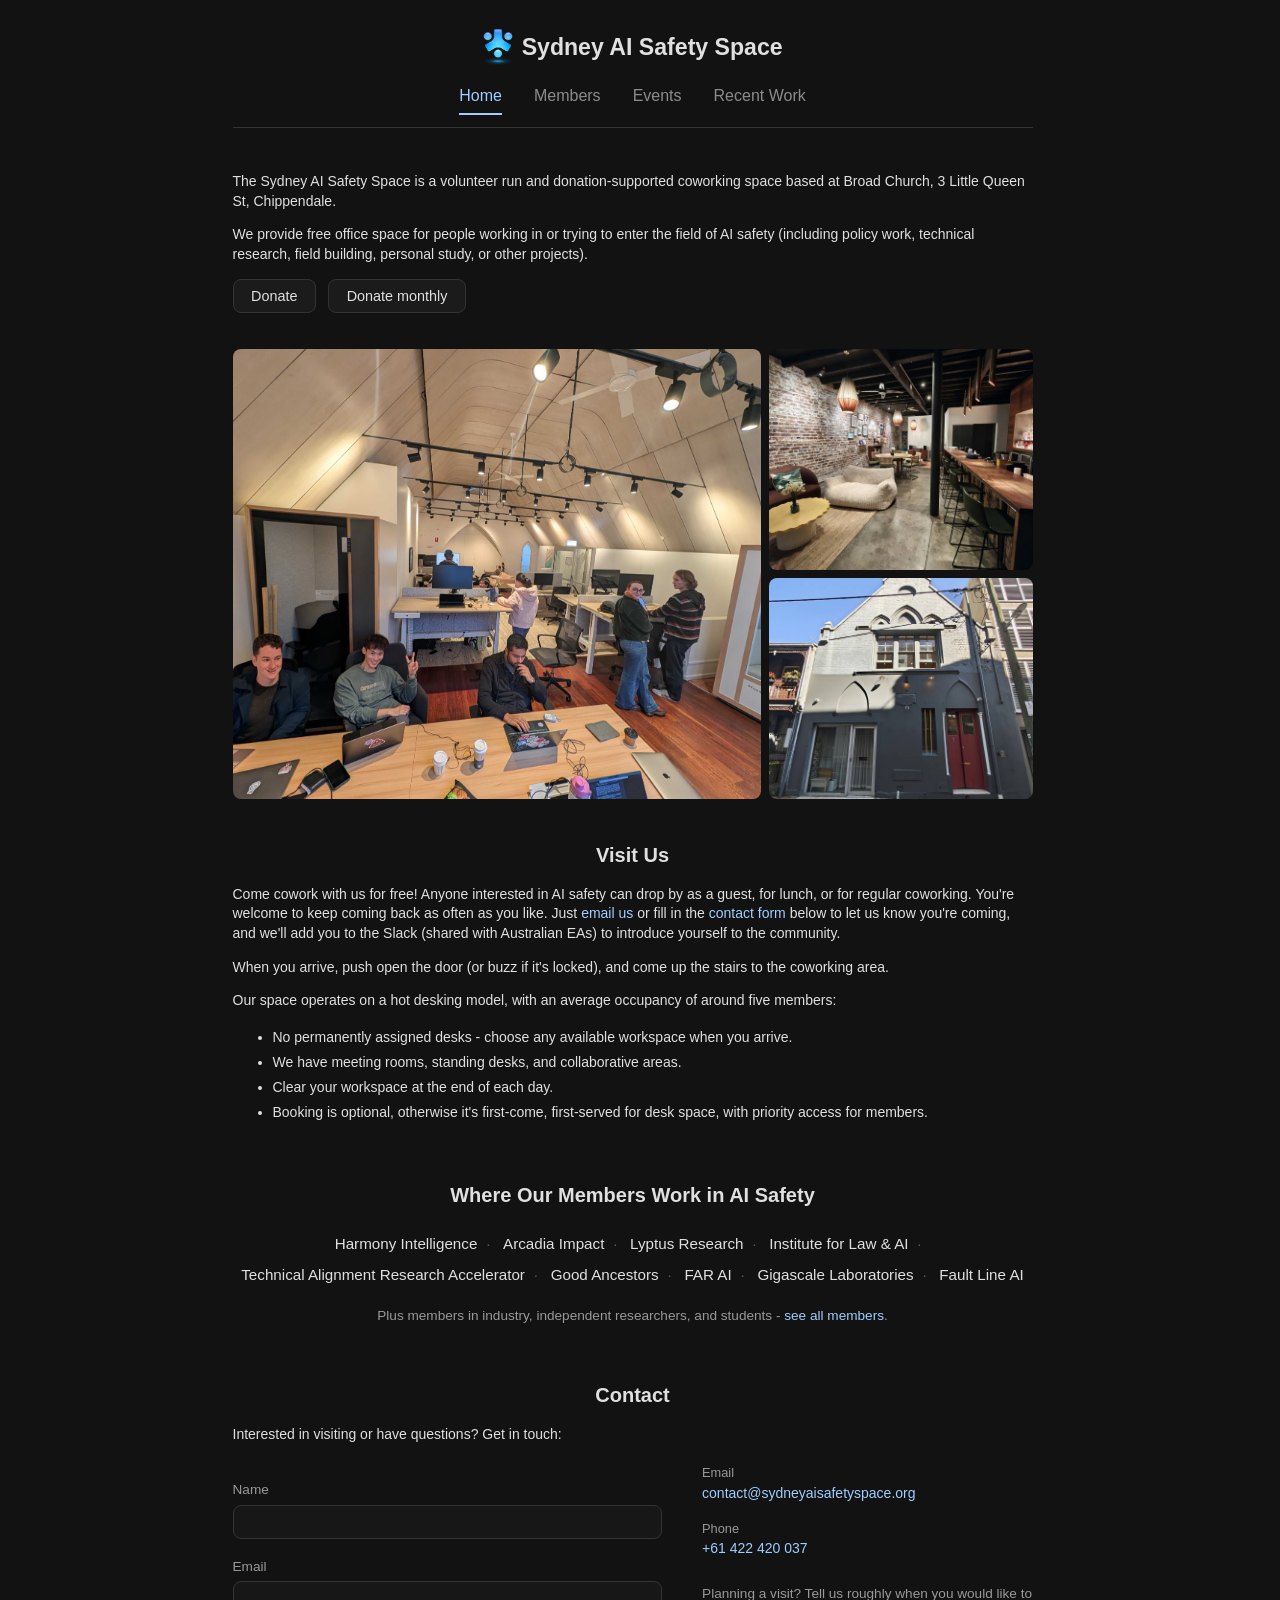
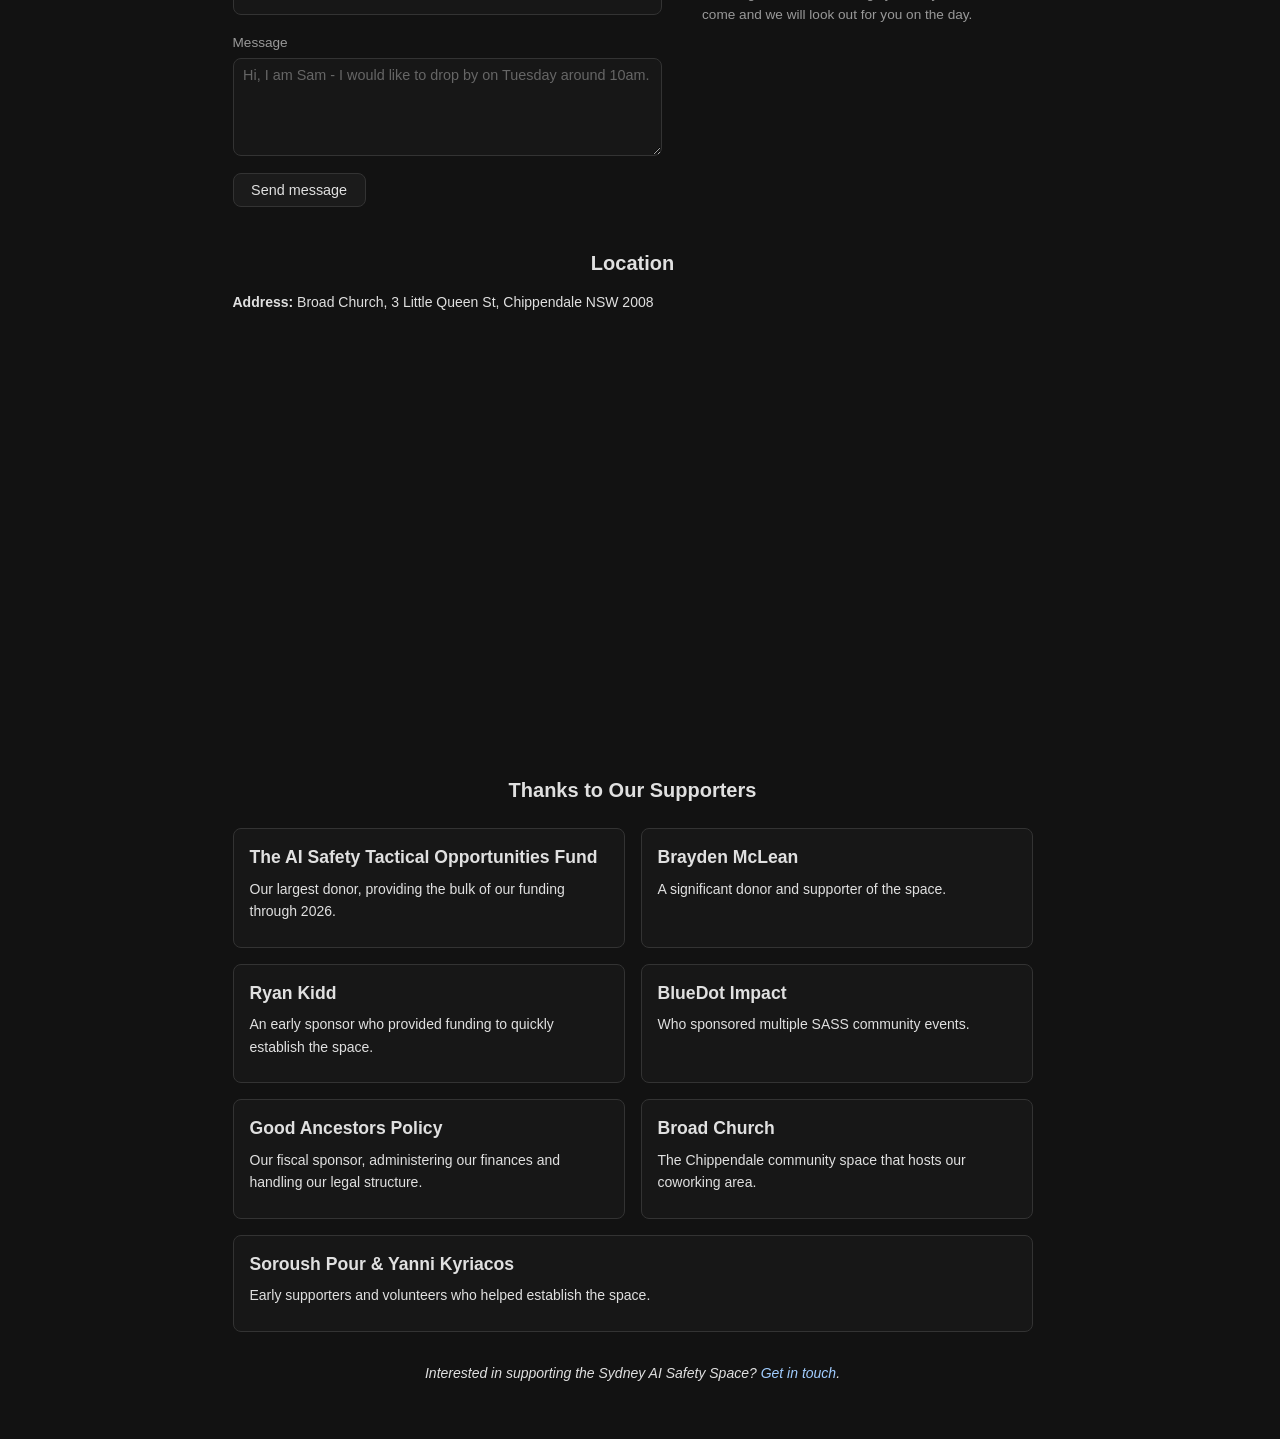
==== index.html @ 11890aee "Merge remote-tracking branch 'origin/main' into 1127_claude_donate" ====
<!DOCTYPE html>
<html lang="en">
<head>
    <meta charset="UTF-8">
    <meta name="viewport" content="width=device-width, initial-scale=1.0">
    <title>Sydney AI Safety Space</title>
    <meta name="description" content="The Sydney AI Safety Space is a community providing free co-working for people working or interested in AI safety.">
    <link rel="stylesheet" href="static/css/style.css">
    <link rel="icon" href="static/favicon.ico" type="image/x-icon">
    <link rel="shortcut icon" href="static/favicon.ico" type="image/x-icon">
    <link rel="apple-touch-icon" href="static/apple-touch-icon.png">
    <meta property="og:title" content="Sydney AI Safety Space">
    <meta property="og:description" content="The Sydney AI Safety Space is a community providing free co-working for people working or interested in AI safety.">
    <meta property="og:image" content="https://sydneyaisafetyspace.org/static/share-image.png">
    <meta property="og:image:width" content="1200">
    <meta property="og:image:height" content="630">
    <meta property="og:image:alt" content="Sydney AI Safety Space Logo">
    <meta name="twitter:card" content="summary_large_image">
    <meta name="twitter:description" content="The Sydney AI Safety Space is a community providing free co-working for people working or interested in AI safety.">
    <meta name="twitter:image" content="https://sydneyaisafetyspace.org/static/share-image.png">
    <meta name="twitter:image:alt" content="Sydney AI Safety Space Logo">
</head>
<body>
    <!--
    <section id="logo-header" class="container">
        <div class="content" style="display: flex; justify-content: center; align-items: center; padding-top: 20px;">
            <div class="logo" style="max-width: 240px; width: 100%;">
                <img src="static/logo.svg" alt="Sydney AI Safety Space Logo" style="width: 100%; height: auto; border-radius: 8px; display: block; margin: 0 auto;">
            </div>
        </div>
    </section>
    -->

    <h2 class="site-title"><img src="static/logo-mark.png" alt="" class="site-logo">Sydney AI Safety Space</h2>

    <nav class="site-nav">
        <a href="index.html" aria-current="page">Home</a>
        <a href="members.html">Members</a>
        <a href="events.html">Events</a>
        <a href="work.html">Recent Work</a>
    </nav>

    <section id="about" class="container">
        <div class="content">
            <p>The Sydney AI Safety Space is a volunteer run and donation-supported coworking space based at Broad Church, 3 Little Queen St, Chippendale.</p>
            <p>We provide free office space for people working in or trying to enter the field of AI safety (including policy work, technical research, field building, personal study, or other projects).</p>
            <!-- Stripe payment links: one-off (amount editable) and monthly. -->
            <p class="donate-links" id="donate">
                <a class="donate-button" href="https://donate.stripe.com/bJeeVcbcw6L6cho3pO0x200" target="_blank" rel="noopener noreferrer">Donate</a>
                <a class="donate-button" href="https://donate.stripe.com/14A6oG5Sc9Xi1CK3pO0x202" target="_blank" rel="noopener noreferrer">Donate monthly</a>
            </p>
        </div>
    </section>

    <section id="community-photo" class="container">
        <div class="content" style="max-width: 100%; width: 100%;">
            <div class="gallery">
                <img src="static/gallery-people.jpg" alt="Members coworking in the Sydney AI Safety Space">
                <img src="static/gallery-kitchen.jpg" alt="The communal kitchen and lounge at Broad Church">
                <img src="static/gallery-door.jpg" alt="The Broad Church building at 3 Little Queen St">
            </div>
        </div>
    </section>

    <section id="visit" class="container">
        <div class="content">
            <h3>Visit Us</h3>
            <p>Come cowork with us for free! Anyone interested in AI safety can drop by as a guest, for lunch, or for regular coworking. You're welcome to keep coming back as often as you like. Just <a href="mailto:contact@sydneyaisafetyspace.org">email us</a> or fill in the <a href="#contact">contact form</a> below to let us know you're coming, and we'll add you to the Slack (shared with Australian EAs) to introduce yourself to the community.</p>

            <p>When you arrive, push open the door (or buzz if it's locked), and come up the stairs to the coworking area.</p>

            <p>Our space operates on a hot desking model, with an average occupancy of around five members:</p>
            <ul>
                <li>No permanently assigned desks - choose any available workspace when you arrive.</li>
                <li>We have meeting rooms, standing desks, and collaborative areas.</li>
                <li>Clear your workspace at the end of each day.</li>
                <li>Booking is optional, otherwise it's first-come, first-served for desk space, with priority access for members.</li>
            </ul>
        </div>
    </section>

    <section id="orgs" class="container">
        <div class="content">
            <h3>Where Our Members Work in AI Safety</h3>
            <ul class="org-list">
                <li><a href="https://harmonyintelligence.com/" target="_blank" rel="noopener noreferrer">Harmony Intelligence</a></li>
                <li><a href="https://www.arcadiaimpact.org/" target="_blank" rel="noopener noreferrer">Arcadia Impact</a></li>
                <li><a href="https://lyptusresearch.org/" target="_blank" rel="noopener noreferrer">Lyptus Research</a></li>
                <li><a href="https://law-ai.org/" target="_blank" rel="noopener noreferrer">Institute for Law & AI</a></li>
                <li><a href="https://www.taraprogram.org/" target="_blank" rel="noopener noreferrer">Technical Alignment Research Accelerator</a></li>
                <li><a href="https://www.goodancestors.org.au/" target="_blank" rel="noopener noreferrer">Good Ancestors</a></li>
                <li><a href="https://far.ai/" target="_blank" rel="noopener noreferrer">FAR AI</a></li>
                <li><a href="https://www.gigascale-labs.org/" target="_blank" rel="noopener noreferrer">Gigascale Laboratories</a></li>
                <li><a href="https://faultlineai.com/" target="_blank" rel="noopener noreferrer">Fault Line AI</a></li>
            </ul>
            <p class="org-footnote">Plus members in industry, independent researchers, and students - <a href="members.html">see all members</a>.</p>
        </div>
    </section>

    <section id="contact" class="container">
        <div class="content">
            <h3>Contact</h3>
            <p>Interested in visiting or have questions? Get in touch:</p>
            <div class="contact-layout">
                <div class="contact-details">
                    <p class="contact-detail"><span>Email</span><a href="mailto:contact@sydneyaisafetyspace.org">contact@sydneyaisafetyspace.org</a></p>
                    <p class="contact-detail"><span>Phone</span><a href="tel:+61422420037">+61 422 420 037</a></p>
                    <p class="contact-note">Planning a visit? Tell us roughly when you would like to come and we will look out for you on the day.</p>
                </div>

            <!-- FormSubmit (formsubmit.co) emails each submission to the address
                 in this URL. There is no account or dashboard. The address is
                 also in the status messages and mailto links on this page:
                 to change who receives submissions, follow "Contact Form" in
                 CLAUDE.md. -->
            <form class="contact-form" action="https://formsubmit.co/contact@sydneyaisafetyspace.org" method="POST">
                <label for="cf-name">Name</label>
                <input id="cf-name" type="text" name="name" autocomplete="name" required>

                <label for="cf-email">Email</label>
                <input id="cf-email" type="email" name="email" autocomplete="email" required>

                <label for="cf-message">Message</label>
                <textarea id="cf-message" name="message" rows="5" placeholder="Hi, I am Sam - I would like to drop by on Tuesday around 10am." required></textarea>

                <input type="hidden" name="_subject" value="Sydney AI Safety Space - website enquiry">
                <input type="hidden" name="_template" value="table">
                <p class="cf-hp" aria-hidden="true"><label for="cf-hp">Leave this field empty</label><input id="cf-hp" type="text" name="_honey" tabindex="-1" autocomplete="off"></p>

                <button type="submit">Send message</button>
                <p class="form-status" role="status" aria-live="polite" hidden></p>
            </form>
            </div>

            <script>
            // Submit in the background so visitors stay on this page. If
            // JavaScript is unavailable the form still posts normally:
            // FormSubmit shows its captcha page, then its thank-you page.
            (function () {
                var form = document.querySelector('.contact-form');
                if (!form || !window.fetch) return;
                var status = form.querySelector('.form-status');
                var button = form.querySelector('button[type="submit"]');
                var honeypot = form.querySelector('[name="_honey"]');
                var subject = form.querySelector('[name="_subject"]');
                var baseSubject = subject.value;
                // FormSubmit's JSON endpoint is the same address under /ajax/.
                var endpoint = form.action.replace('formsubmit.co/', 'formsubmit.co/ajax/');
                function thanks() {
                    form.reset();
                    status.className = 'form-status form-status-ok';
                    status.innerHTML = 'Thanks - we will be in touch soon. If you have not heard back within a week, please <a href="mailto:contact@sydneyaisafetyspace.org">email us</a> directly.';
                }
                function failed(err) {
                    // Nothing else records a failure, so leave a trace for
                    // whoever looks into a "the form is broken" report.
                    if (err) console.error('Contact form:', err);
                    status.className = 'form-status form-status-error';
                    status.innerHTML = 'Sorry, your message could not be sent. Please <a href="mailto:contact@sydneyaisafetyspace.org">email us</a> directly instead.';
                }
                form.addEventListener('submit', function (e) {
                    e.preventDefault();
                    status.hidden = false;
                    // Only bots should fill the hidden field, and FormSubmit
                    // ignores it on the /ajax/ endpoint, so stop those here.
                    // Say it failed: if autofill ever filled the field, a
                    // real visitor must not be told the message was sent.
                    if (honeypot.value) { failed(new Error('honeypot field was filled')); return; }
                    // Name the sender in the subject so each enquiry is its
                    // own email thread, not one long conversation.
                    subject.value = baseSubject + ' from ' + form.querySelector('[name="name"]').value.trim();
                    button.disabled = true;
                    status.className = 'form-status';
                    status.textContent = 'Sending...';
                    fetch(endpoint, {
                        method: 'POST',
                        body: new FormData(form),
                        headers: { 'Accept': 'application/json' }
                    }).then(function (res) {
                        // FormSubmit answers 200 even when it rejects a
                        // submission: the verdict is "success" in the JSON
                        // body. An outage page is not JSON, so json() rejects.
                        return res.json().then(function (data) {
                            if (!res.ok || !data || String(data.success) !== 'true') {
                                throw new Error('FormSubmit rejected the submission');
                            }
                            thanks();
                        });
                    }).catch(failed)
                    .then(function () {
                        button.disabled = false;
                    });
                });
            })();
            </script>
        </div>
    </section>

    <section id="location" class="container">
        <div class="content">
            <h3>Location</h3>
            <p><strong>Address:</strong> Broad Church, 3 Little Queen St, Chippendale NSW 2008</p>
            <div class="map-container">
                <iframe
                    src="https://maps.google.com/maps?q=3%20Little%20Queen%20St%2C%20Chippendale%20NSW%202008&t=&z=16&ie=UTF8&iwloc=&output=embed"
                    width="100%" 
                    height="400" 
                    style="border:0; border-radius: 8px;" 
                    allowfullscreen="" 
                    loading="lazy"
                    referrerpolicy="no-referrer-when-downgrade">
                </iframe>
            </div>
        </div>
    </section>

    <!--
    <section id="other-spaces" class="container">
        <div class="content">
            <h3>Sister AI Safety Coworking Spaces</h3>
            <div class="space-list">
                <div class="space-item">
                    <h4>Singapore AI Safety Hub (Singapore)</h4>
                    <p>Wework, 22 Cross St, Singapore 048421</p>
                    <p><a href="www.aisafety.sg">aisafety.sg</a> | Contact: <a href="mailto:valerie@aisafety.sg">valerie@aisafety.sg</a></p>
                </div>
                
                <div class="space-item">
                    <h4>LISA (London)</h4>
                    <p>25 Holywell Row, London, EC2A 4XE, United Kingdom</p>
                    <p><a href="https://www.safeai.org.uk/ ">safeai.org.uk</a> | Contact: <a href="mailto:info@safeai.org.uk">info@safeai.org.uk</a></p>
                </div>
                
                <div class="space-item">
                    <h4>Trajectory Labs (Toronto)</h4>
                    <p>30 Adelaide Street East, Toronto ON, M5V2M7, Canada</p>
                    <p><a href="https://www.trajectorylabs.org/">trajectorylabs.org</a> | Contact: <a href="mailto:mario.gibney@trajectorylabs.org">mario.gibney@trajectorylabs.org</a></p>
                </div>
            </div>
        </div>
    </section>
    -->

    <section id="thanks" class="container">
        <div class="content">
            <h3>Thanks to Our Supporters</h3>
            <div class="supporters-list">
                <div class="supporter-item">
                    <h4>The AI Safety Tactical Opportunities Fund</h4>
                    <p>Our largest donor, providing the bulk of our funding through 2026.</p>
                </div>
                <div class="supporter-item">
                    <h4>Brayden McLean</h4>
                    <p>A significant donor and supporter of the space.</p>
                </div>
                <div class="supporter-item">
                    <h4>Ryan Kidd</h4>
                    <p>An early sponsor who provided funding to quickly establish the space.</p>
                </div>
                <div class="supporter-item">
                    <h4>BlueDot Impact</h4>
                    <p>Who sponsored multiple SASS community events.</p>
                </div>
                <div class="supporter-item">
                    <h4>Good Ancestors Policy</h4>
                    <p>Our fiscal sponsor, administering our finances and handling our legal structure.</p>
                </div>
                <div class="supporter-item">
                    <h4>Broad Church</h4>
                    <p>The Chippendale community space that hosts our coworking area.</p>
                </div>
                <div class="supporter-item">
                    <h4>Soroush Pour & Yanni Kyriacos</h4>
                    <p>Early supporters and volunteers who helped establish the space.</p>
                </div>
            </div>
            <p style="text-align: center; margin-top: 2rem; font-style: italic;">
                Interested in supporting the Sydney AI Safety Space? <a href="mailto:contact@sydneyaisafetyspace.org">Get in touch</a>.
            </p>
        </div>
    </section>

</body>
</html>
---- static/css/style.css ----
:root {
    --bg-color: #121212;
    --text-color: #e0e0e0;
    --link-color: #a1cdff;
    --header-color: #e0e0e0;
    --border-color: #333333;
}

html {
    /* always reserve the scrollbar gutter, so short pages do not shift
       the centred column sideways relative to long ones */
    scrollbar-gutter: stable;
}

body {
    background-color: var(--bg-color);
    color: var(--text-color);
    max-width: 800px;
    margin: 0 auto;
    padding: 10px;
    font-family: "Inter", sans-serif;
    line-height: 1.4;
    font-size: 0.875rem; /* This is equivalent to 14px */
}

a {
    color: var(--link-color);
    text-decoration: none;
}

a:hover {
    text-decoration: underline;
}

h1, h2, h3 {
    color: var(--header-color);
    text-align: center;
}

.container {
    display: flex;
    flex-direction: row;
    align-items: flex-start;
    gap: 2rem;
    margin-bottom: 2rem;
}

.content {
    flex: 1;
    order: 1;
    margin-top: -10px;
}

/* Members Grid */
.members-grid {
    display: grid;
    grid-template-columns: repeat(auto-fit, minmax(200px, 1fr));
    gap: 2rem;
    margin-top: 1.5rem;
}

.member-card {
    text-align: center;
    padding: 1rem;
    border: 1px solid var(--border-color);
    border-radius: 8px;
    background-color: rgba(255, 255, 255, 0.02);
}

.member-card h4 {
    margin: 0 0 0.25rem 0;
    font-size: 1.1rem;
}

.member-card p {
    color: #999;
    font-size: 0.9rem;
    margin: 0.1rem 0;
}


/* Contact: form on the left, details filling the space beside it */
.contact-layout {
    display: grid;
    grid-template-columns: minmax(0, 1.3fr) minmax(0, 1fr);
    gap: 2.5rem;
    align-items: start;
    margin-top: 1.25rem;
}

.contact-details {
    grid-column: 2;
    grid-row: 1;
}

.contact-detail {
    margin: 0 0 1rem 0;
}

.contact-detail span {
    display: block;
    color: #999;
    font-size: 0.8rem;
    margin-bottom: 0.1rem;
}

.contact-note {
    margin-top: 1.5rem;
    color: #999;
    font-size: 0.85rem;
    line-height: 1.6;
}

.contact-form ::placeholder {
    color: #666;
}

/* Contact Form */
.contact-form {
    grid-column: 1;
    grid-row: 1;
    display: flex;
    flex-direction: column;
    gap: 0.35rem;
    margin-top: 1rem;
}

.contact-form label {
    font-size: 0.85rem;
    color: #999;
}

.contact-form input,
.contact-form textarea {
    font-family: inherit;
    font-size: 0.9rem;
    color: var(--text-color);
    background-color: rgba(255, 255, 255, 0.02);
    border: 1px solid var(--border-color);
    border-radius: 8px;
    padding: 0.5rem 0.6rem;
    margin-bottom: 0.75rem;
    width: 100%;
    box-sizing: border-box;
}

.contact-form textarea {
    resize: vertical;
    min-height: 6rem;
}

.contact-form input:focus,
.contact-form textarea:focus {
    outline: none;
    border-color: var(--link-color);
}

/* The site's one button style: the contact form's Send and the Donate links */
.contact-form button,
.donate-button {
    align-self: flex-start;
    font-family: inherit;
    font-size: 0.9rem;
    line-height: normal;
    color: var(--text-color);
    background-color: rgba(255, 255, 255, 0.04);
    border: 1px solid var(--border-color);
    border-radius: 8px;
    padding: 0.5rem 1.1rem;
    cursor: pointer;
}

.contact-form button:hover,
.contact-form button:focus-visible,
.donate-button:hover,
.donate-button:focus-visible {
    border-color: var(--link-color);
    color: var(--link-color);
    text-decoration: none;
}

.donate-links {
    display: flex;
    flex-wrap: wrap;
    gap: 0.75rem;
}

.form-status {
    margin-top: 0.75rem;
    font-size: 0.9rem;
    color: #999;
}

.form-status-ok {
    color: var(--link-color);
}

.form-status-error {
    color: #ff9d9d;
}

/* The link is the visitor's fallback, so it must read as a link. In the
   thanks message it is the same colour as the text around it. */
.form-status a {
    text-decoration: underline;
}

/* Honeypot: hidden from people, visible to bots */
.cf-hp {
    position: absolute;
    left: -9999px;
    width: 1px;
    height: 1px;
    overflow: hidden;
}

/* Photo gallery: one large image with two stacked beside it */
.gallery {
    display: grid;
    grid-template-columns: 2fr 1fr;
    grid-template-rows: 1fr 1fr;
    gap: 0.5rem;
    aspect-ratio: 16 / 9;
}

.gallery img {
    display: block;
    width: 100%;
    height: 100%;
    object-fit: cover;
    border-radius: 8px;
}

.gallery img:first-child {
    grid-row: 1 / 3;
}

.photo-pair {
    display: grid;
    grid-template-columns: 1fr 1fr;
    gap: 0.5rem;
}

.photo-pair img {
    display: block;
    width: 100%;
    aspect-ratio: 4 / 3;
    object-fit: cover;
    border-radius: 8px;
}

.section-photo {
    display: block;
    width: 100%;
    height: auto;
    border-radius: 8px;
}

/* Member cards: names link with a persistent underline so they are
   discoverable, organisations stay muted with hover only */
.member-card h4 a {
    color: inherit;
    text-decoration: underline;
    text-decoration-color: #555;
    text-underline-offset: 3px;
}

.member-card h4 a:hover,
.member-card h4 a:focus-visible {
    text-decoration-color: var(--text-color);
}

.member-card p a {
    color: inherit;
    text-decoration: none;
}

.member-card p a:hover,
.member-card p a:focus-visible {
    text-decoration: underline;
    text-underline-offset: 3px;
}

/* Map Container */
.map-container {
    margin-top: 1rem;
    width: 100%;
}

/* Section Spacing */
section {
    margin-bottom: 3rem;
}

h2 {
    font-size: 1.65em;
}

h3 {
    margin-bottom: 1rem;
    font-size: 1.25rem;
}

h4 {
    margin-top: 2rem;
    margin-bottom: 1rem;
    font-size: 1.2rem;
    text-align: center;
}

/* Lists */
ul {
    line-height: 1.8;
}

/* Supporters Section */
.supporters-list {
    margin-top: 1.5rem;
    display: grid;
    grid-template-columns: repeat(2, 1fr);
    gap: 1rem;
}

.supporter-item {
    margin-bottom: 0;
    padding: 1rem;
    border: 1px solid var(--border-color);
    border-radius: 8px;
    background-color: rgba(255, 255, 255, 0.02);
}

/* An odd last card fills its row instead of leaving a gap beside it. */
.supporter-item:last-child:nth-child(odd) {
    grid-column: 1 / -1;
}

.supporter-item h4 {
    margin-top: 0;
    margin-bottom: 0.5rem;
    color: var(--header-color);
    font-size: 1.1rem;
    text-align: left;
}

.supporter-item p {
    margin: 0.5rem 0;
    line-height: 1.6;
}

/* Other Spaces Section */
.space-list {
    margin-top: 1.5rem;
}

.space-item {
    margin-bottom: 2rem;
    padding: 1rem;
    border: 1px solid var(--border-color);
    border-radius: 8px;
    background-color: rgba(255, 255, 255, 0.02);
}

.space-item h4 {
    margin-top: 0;
    margin-bottom: 0.5rem;
    color: var(--header-color);
    font-size: 1.1rem;
    text-align: left;
}

.space-item p {
    margin: 0.5rem 0;
    line-height: 1.6;
}

/* Site title with logo mark */
.site-title {
    display: flex;
    align-items: center;
    justify-content: center;
    gap: 0.5rem;
}

.site-logo {
    height: 1.6em;
    width: auto;
    flex-shrink: 0;
}

/* Site Navigation */
.site-nav {
    display: flex;
    justify-content: center;
    flex-wrap: wrap;
    gap: 2rem;
    padding-bottom: 0.75rem;
    margin-bottom: 2.5rem;
    border-bottom: 1px solid var(--border-color);
}

.site-nav a {
    color: #8c8c8c;
    font-size: 1rem;
    padding-bottom: 0.35rem;
    border-bottom: 2px solid transparent;
    transition: color 0.15s ease;
}

.site-nav a:hover {
    color: var(--text-color);
    text-decoration: none;
    border-bottom-color: var(--border-color);
}

.site-nav a[aria-current="page"] {
    color: var(--link-color);
    border-bottom-color: var(--link-color);
}

/* Monday Meals and Friday Discussions read as a pair */
#lunches {
    margin-bottom: 0.5rem;
}

.next-event {
    color: #999;
    font-size: 0.9rem;
    margin-top: -0.25rem;
    text-align: center;
}

/* Event Embed */
.event-embed {
    margin-top: 1.5rem;
    margin-bottom: 2rem;
    width: 100%;
}

.event-embed iframe {
    width: 100%;
    height: 430px;
    display: block;
}

.no-events {
    color: #999;
    text-align: center;
}

.embed-fallback {
    color: #999;
    font-size: 0.85rem;
    margin-top: 0.5rem;
}

/* Archive headings sit quieter than the live sections */
#past-events h3,
#past-discussions h3 {
    color: #999;
}

.work-group {
    margin: 3rem 0 0 0;
    font-style: italic;
    padding-bottom: 0.5rem;
    font-size: 1.15rem;
    font-weight: 700;
    color: var(--header-color);
    text-align: left;
    border-bottom: 1px solid var(--border-color);
}

.work-group:first-of-type {
    margin-top: 2.5rem;
}

.work-group + .work-list {
    margin-top: 0.25rem;
}

/* Past Discussions */
.discussion-list,
.work-list {
    margin-top: 1.5rem;
}

.discussion-item,
.work-item {
    display: grid;
    grid-template-columns: 7.5rem 1fr;
    column-gap: 1.5rem;
}

.discussion-item {
    margin-bottom: 2rem;
}

/* only work entries get the padded, hoverable block */
.work-item {
    position: relative;
    overflow: hidden;
    padding: 1rem 1rem 0.85rem 1rem;
    margin: 0 -1rem;
    border-radius: 8px;
    transition: background-color 0.15s ease;
}

.work-item:hover {
    background-color: rgba(255, 255, 255, 0.045);
}

.work-item:not(:last-child) {
    border-bottom: 1px solid var(--border-color);
}

/* everything except the date sits in the right-hand column */
.discussion-item > :not(.discussion-date),
.work-item > :not(.work-date) {
    grid-column: 2;
}

.discussion-item h4,
.work-item h4 {
    margin: 0 0 0.15rem 0;
    font-size: 1.1rem;
    font-weight: 600;
    line-height: 1.35;
    text-align: left;
}

.discussion-item h4 a,
.work-item h4 a {
    color: inherit;
    text-decoration: none;
}

.discussion-item h4 a:hover,
.discussion-item h4 a:focus-visible,
.work-item h4 a:hover,
.work-item h4 a:focus-visible {
    text-decoration: underline;
    text-underline-offset: 3px;
}

.discussion-item p,
.work-item p {
    margin: 0.2rem 0;
    line-height: 1.6;
}

.discussion-date,
.work-date {
    grid-column: 1;
    grid-row: 1;
    margin: 0;
    padding-top: 0.15rem;
    color: #999;
    font-size: 0.85rem;
    line-height: 1.4;
}

.discussion-source,
.work-source {
    color: #999;
    font-size: 0.9rem;
}

.entry-desc {
    margin-top: 0.55rem;
    max-width: 82ch;
    line-height: 1.75;
    color: #c9c9c9;
}

/* Optional: a faint preview image revealed on hover, masked away from the text */
.work-item[style*='--entry-shot']::before {
    content: "";
    position: absolute;
    inset: 0;
    background-image: var(--entry-shot);
    background-size: cover;
    background-position: right center;
    opacity: 0;
    transition: opacity 0.25s ease;
    pointer-events: none;
    -webkit-mask-image: linear-gradient(to left, rgba(0,0,0,1) 0%, rgba(0,0,0,1) 25%, rgba(0,0,0,0) 55%);
    mask-image: linear-gradient(to left, rgba(0,0,0,1) 0%, rgba(0,0,0,1) 25%, rgba(0,0,0,0) 55%);
}

.work-item[style*='--entry-shot']:hover::before {
    /* light screenshots read at a lower opacity than dark ones;
       override per entry with --entry-shot-opacity */
    opacity: var(--entry-shot-opacity, 0.28);
}

/* Member Organisations */
.org-list {
    list-style: none;
    padding: 0;
    margin: 1.25rem 0 1rem 0;
    text-align: center;
    line-height: 2;
}

.org-list li {
    display: inline-block;
    font-size: 0.95rem;
    white-space: nowrap;
}

.org-list a {
    color: inherit;
    text-decoration: none;
}

.org-list a:hover,
.org-list a:focus-visible {
    text-decoration: underline;
    text-underline-offset: 3px;
}

.org-list li:not(:last-child)::after {
    content: "\00b7";
    color: #555;
    padding: 0 0.55rem;
}

.org-footnote {
    text-align: center;
    color: #999;
    font-size: 0.85rem;
}

/* For narrow screens, adjust sizes but maintain layout */
@media (max-width: 640px) {
    .container {
        flex-direction: column;
        align-items: center;
        gap: 0rem; /* Reduce gap between image and text */
    }

    .content {
        order: 2;
        text-align: left;
        margin-top: -10px;
    }

    h1 {
        font-size: 1.5rem;
        margin-bottom: 0.5rem; /* Reduce space below the heading */
    }

    h2 {
        font-size: 1.375rem;
    }

    h3 {
        font-size: 1rem;
    }

    .members-grid {
        grid-template-columns: 1fr;
    }

    .supporters-list {
        grid-template-columns: 1fr;
    }

    .photo-pair {
        grid-template-columns: 1fr;
    }

    .contact-layout {
        grid-template-columns: 1fr;
        gap: 1.5rem;
    }

    .contact-form,
    .contact-details {
        grid-column: auto;
        grid-row: auto;
    }

    .gallery {
        grid-template-columns: 1fr;
        grid-template-rows: auto;
        aspect-ratio: auto;
    }

    .gallery img:first-child {
        grid-row: auto;
    }

    .gallery img {
        height: auto;
    }

    .site-nav {
        gap: 1.25rem;
        margin-bottom: 1.5rem;
    }

    .site-nav a {
        font-size: 0.9rem;
    }

    .discussion-item,
    .work-item {
        display: block;
        padding-left: 0;
        padding-right: 0;
        margin-left: 0;
        margin-right: 0;
    }

    .discussion-date,
    .work-date {
        margin-bottom: 0.2rem;
        padding-top: 0;
    }

    .event-embed iframe {
        height: 740px;
    }
}
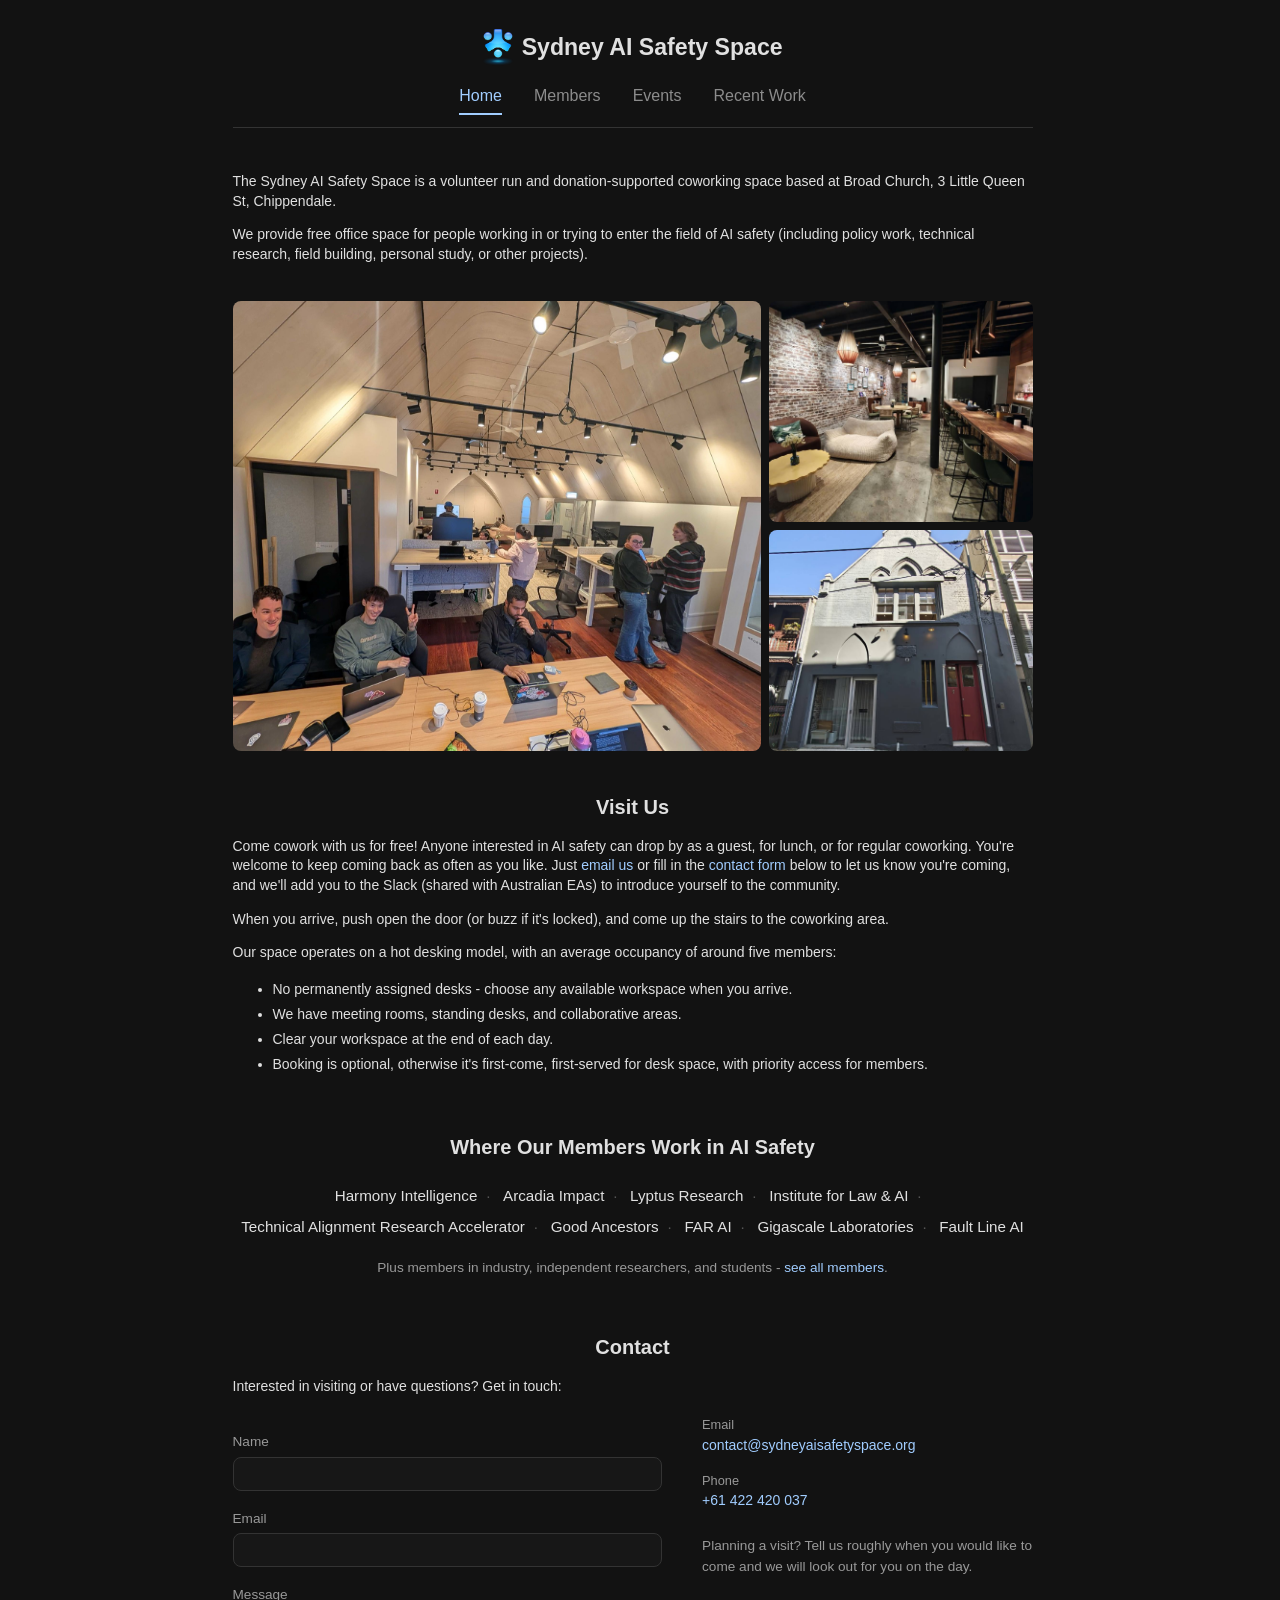
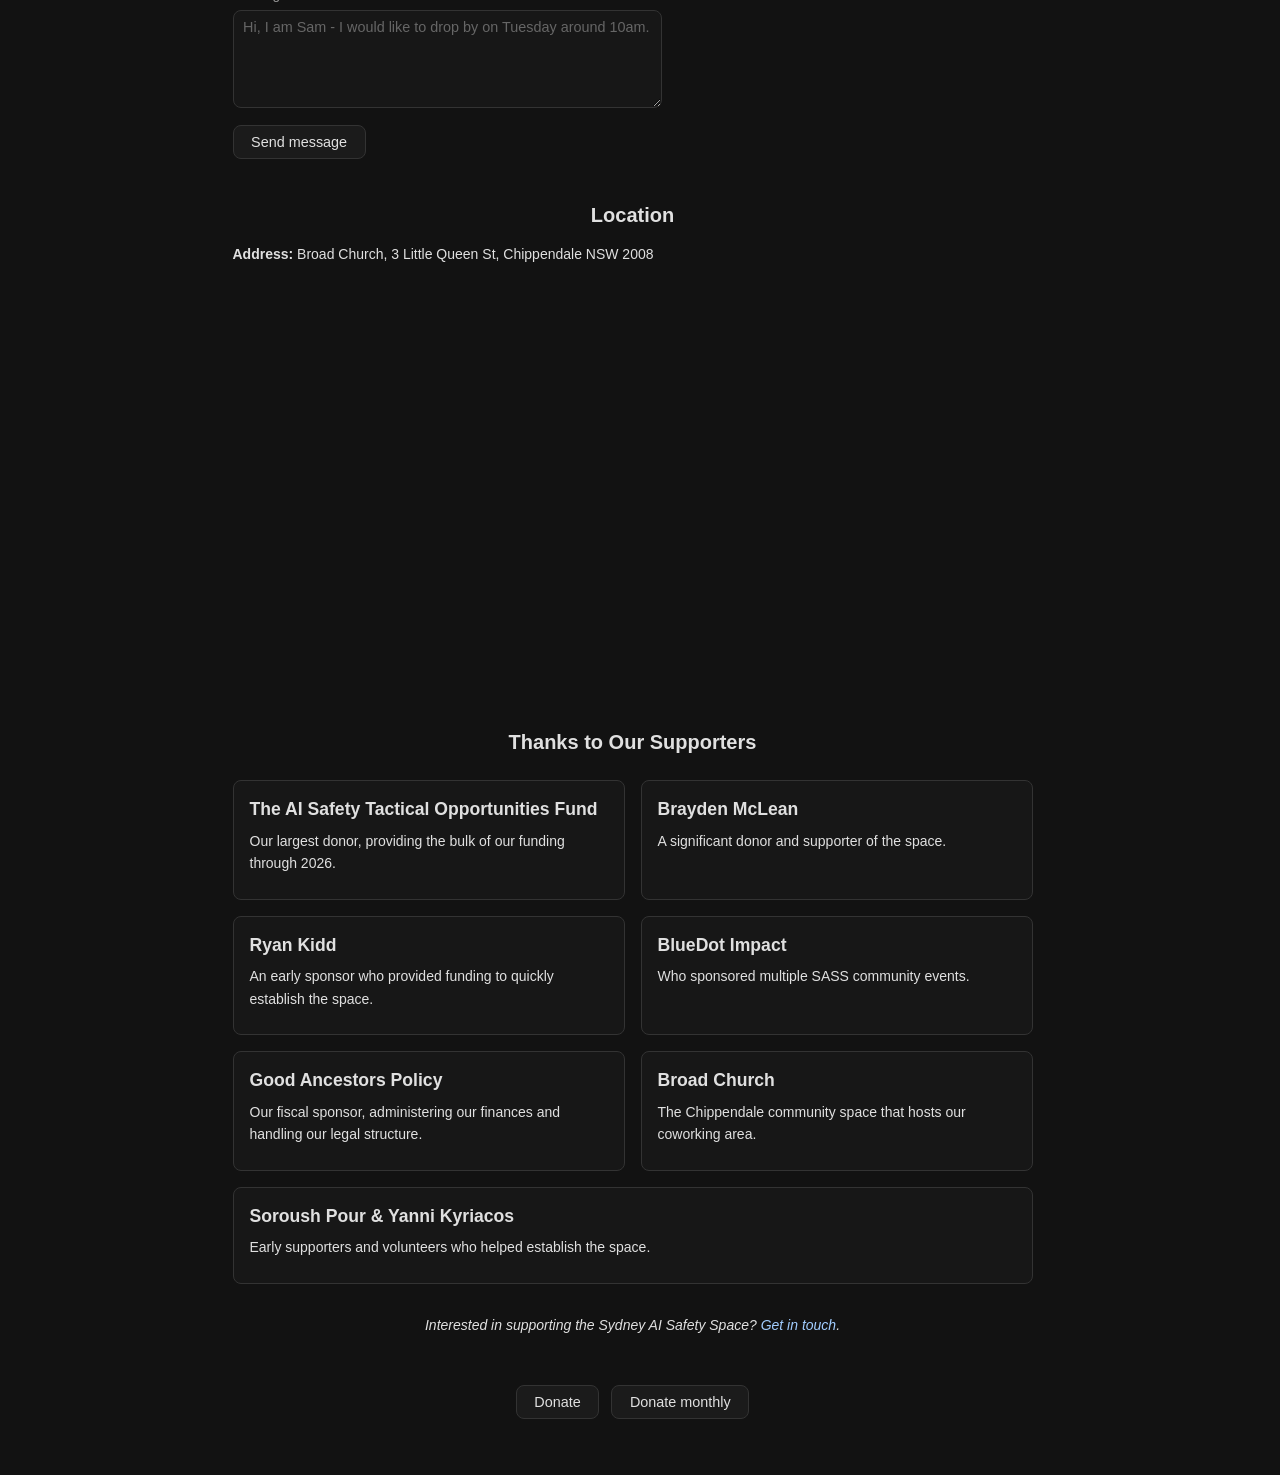
==== commit b578c81b: "Donate buttons: move to the bottom of the home page, centred Hunter asked for them at the bottom, ce" ====
--- a/index.html
+++ b/index.html
@@ -45,11 +45,6 @@
         <div class="content">
             <p>The Sydney AI Safety Space is a volunteer run and donation-supported coworking space based at Broad Church, 3 Little Queen St, Chippendale.</p>
             <p>We provide free office space for people working in or trying to enter the field of AI safety (including policy work, technical research, field building, personal study, or other projects).</p>
-            <!-- Stripe payment links: one-off (amount editable) and monthly. -->
-            <p class="donate-links" id="donate">
-                <a class="donate-button" href="https://donate.stripe.com/bJeeVcbcw6L6cho3pO0x200" target="_blank" rel="noopener noreferrer">Donate</a>
-                <a class="donate-button" href="https://donate.stripe.com/14A6oG5Sc9Xi1CK3pO0x202" target="_blank" rel="noopener noreferrer">Donate monthly</a>
-            </p>
         </div>
     </section>
 
@@ -281,5 +276,15 @@
         </div>
     </section>
 
+    <section id="donate" class="container">
+        <div class="content">
+            <!-- Stripe payment links: one-off (amount editable) and monthly. -->
+            <p class="donate-links">
+                <a class="donate-button" href="https://donate.stripe.com/bJeeVcbcw6L6cho3pO0x200" target="_blank" rel="noopener noreferrer">Donate</a>
+                <a class="donate-button" href="https://donate.stripe.com/14A6oG5Sc9Xi1CK3pO0x202" target="_blank" rel="noopener noreferrer">Donate monthly</a>
+            </p>
+        </div>
+    </section>
+
 </body>
 </html>
--- a/static/css/style.css
+++ b/static/css/style.css
@@ -182,6 +182,7 @@
 .donate-links {
     display: flex;
     flex-wrap: wrap;
+    justify-content: center;
     gap: 0.75rem;
 }
 
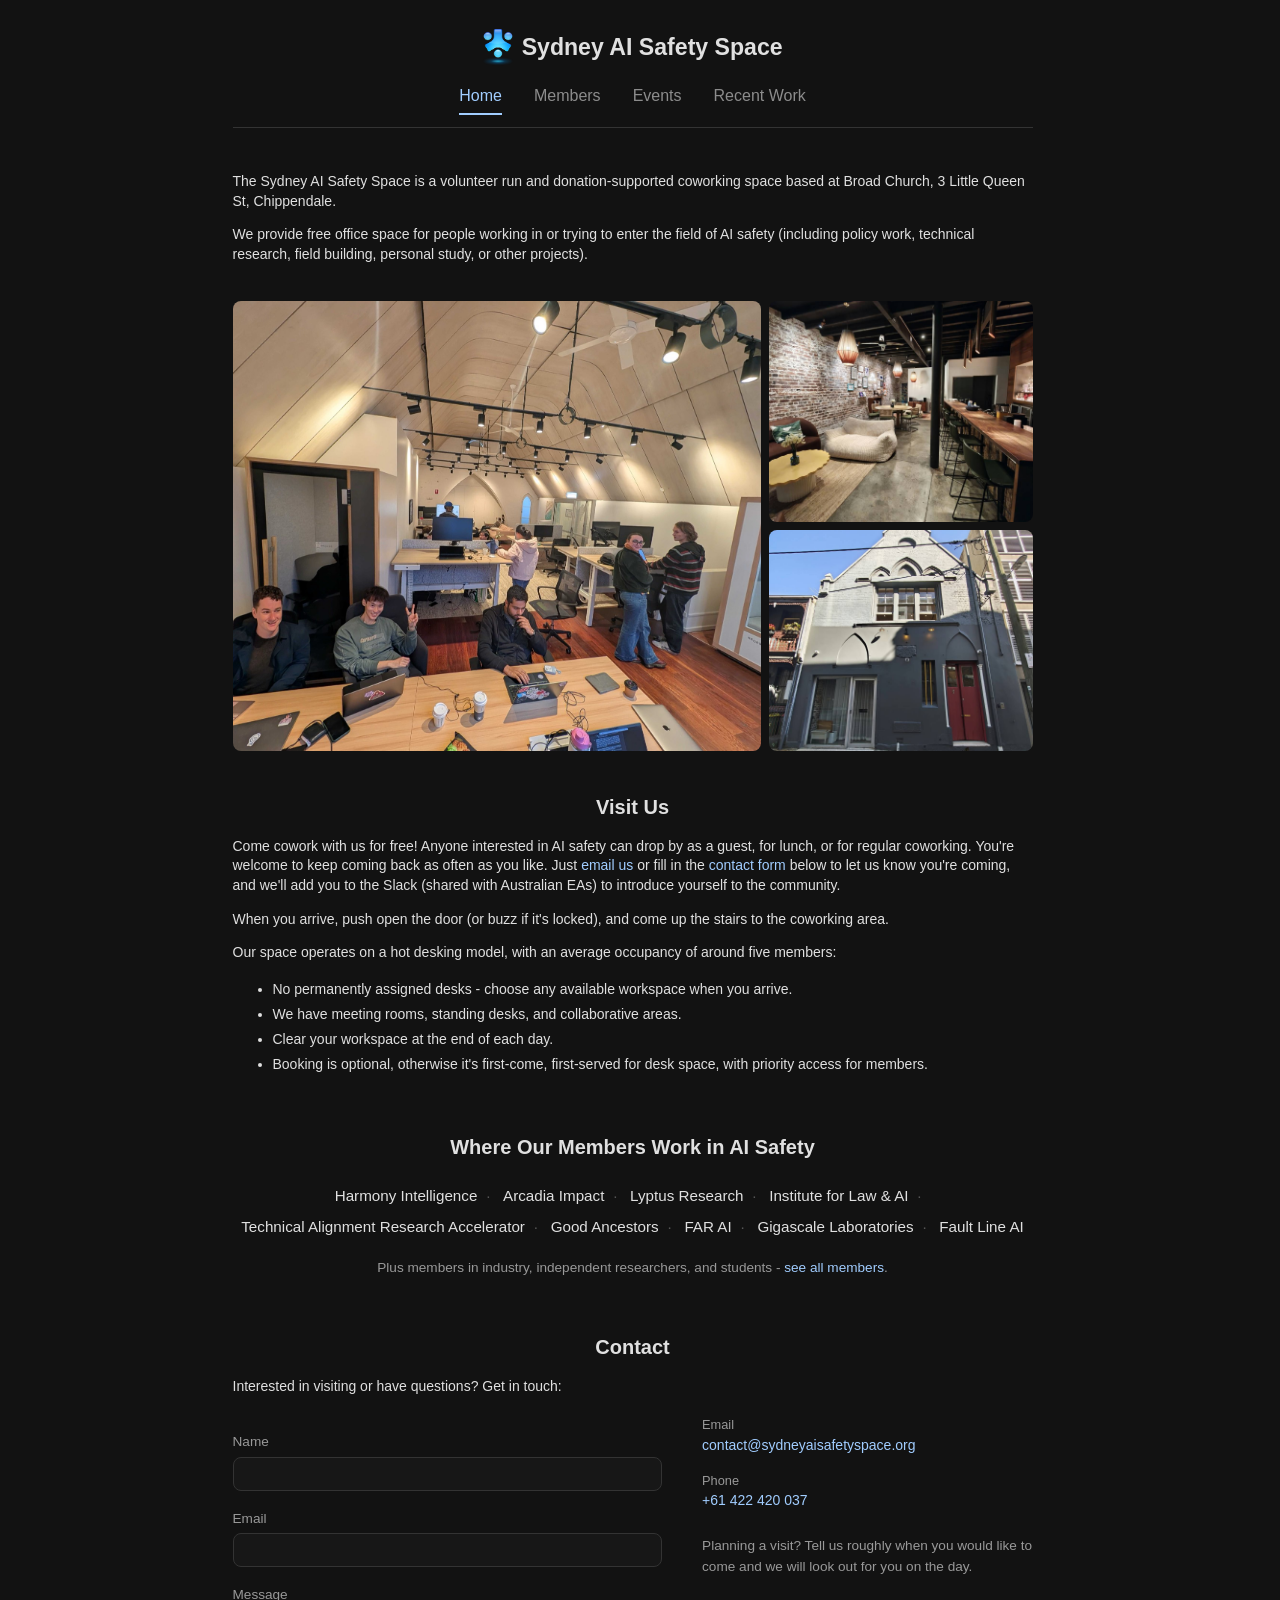
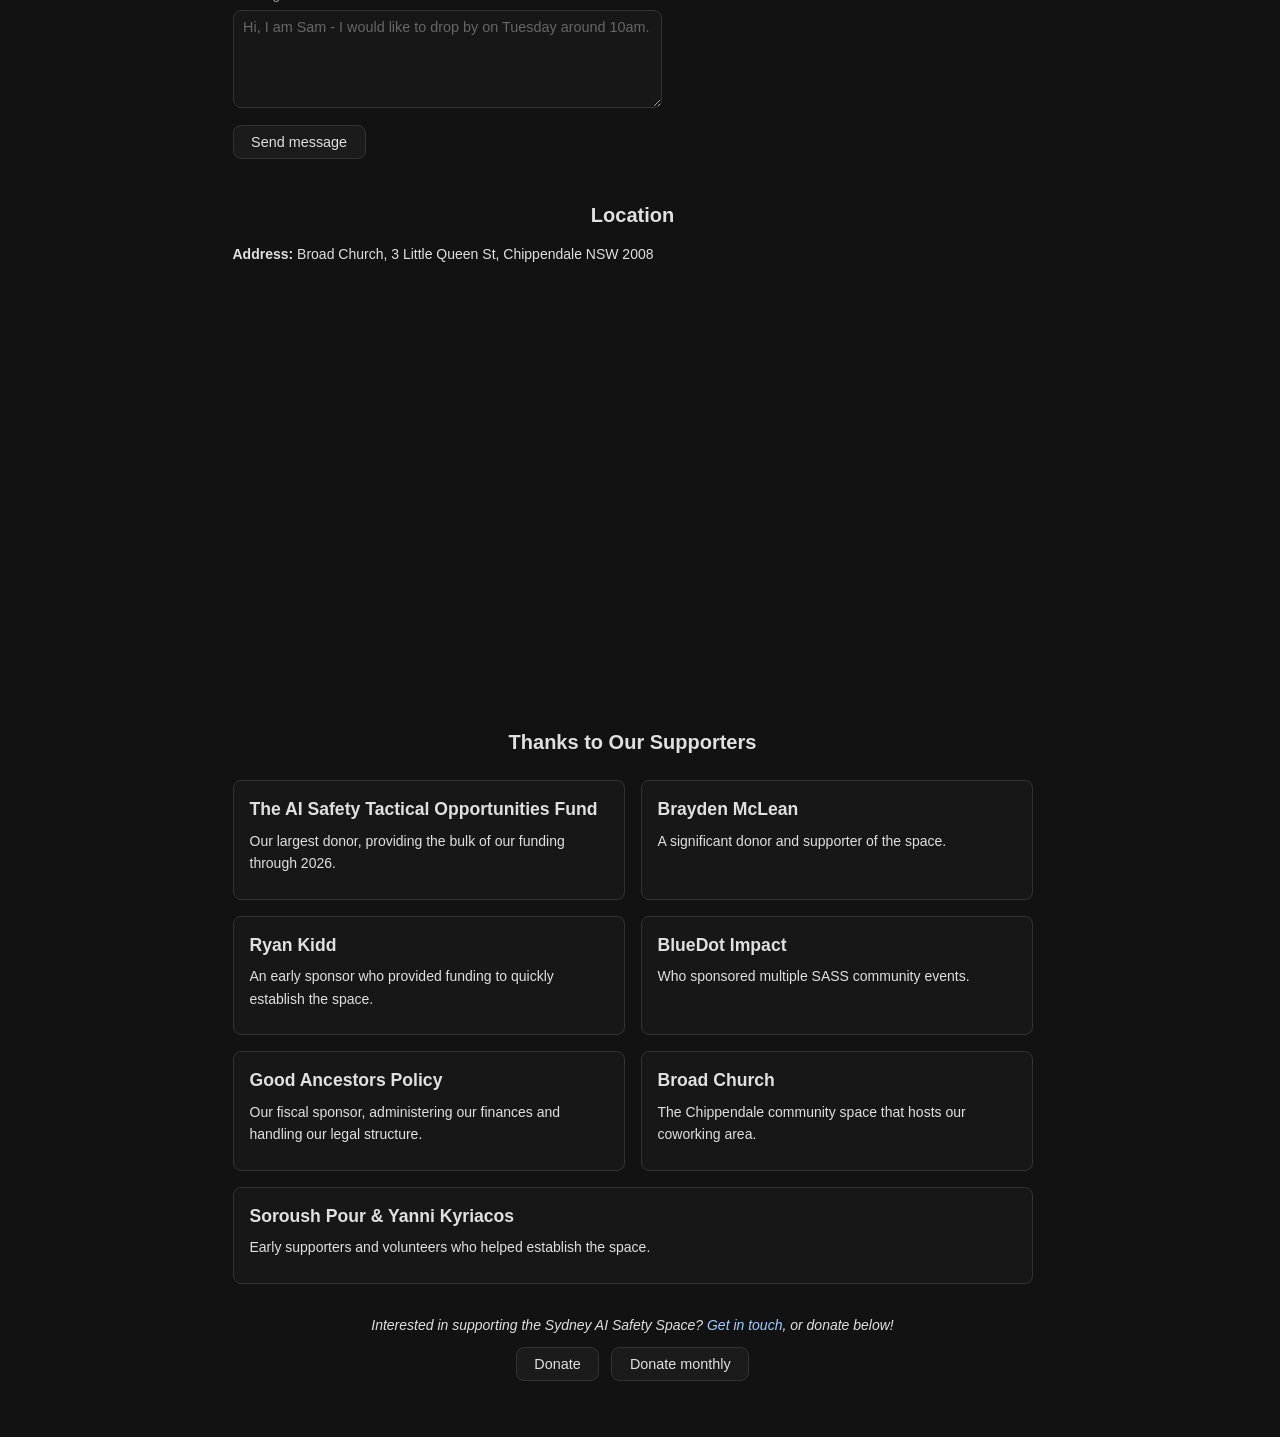
==== commit f58cbb28: "Donate: "Get in touch, or donate below!" and the line and buttons as one block Hunter, 27 Nov: chang" ====
--- a/index.html
+++ b/index.html
@@ -270,19 +270,16 @@
                     <p>Early supporters and volunteers who helped establish the space.</p>
                 </div>
             </div>
-            <p style="text-align: center; margin-top: 2rem; font-style: italic;">
-                Interested in supporting the Sydney AI Safety Space? <a href="mailto:contact@sydneyaisafetyspace.org">Get in touch</a>.
-            </p>
-        </div>
-    </section>
-
-    <section id="donate" class="container">
-        <div class="content">
-            <!-- Stripe payment links: one-off (amount editable) and monthly. -->
-            <p class="donate-links">
-                <a class="donate-button" href="https://donate.stripe.com/bJeeVcbcw6L6cho3pO0x200" target="_blank" rel="noopener noreferrer">Donate</a>
-                <a class="donate-button" href="https://donate.stripe.com/14A6oG5Sc9Xi1CK3pO0x202" target="_blank" rel="noopener noreferrer">Donate monthly</a>
-            </p>
+            <div id="donate" class="donate">
+                <p class="donate-lead">
+                    Interested in supporting the Sydney AI Safety Space? <a href="mailto:contact@sydneyaisafetyspace.org">Get in touch</a>, or donate below!
+                </p>
+                <!-- Stripe payment links: one-off (amount editable) and monthly. -->
+                <p class="donate-links">
+                    <a class="donate-button" href="https://donate.stripe.com/bJeeVcbcw6L6cho3pO0x200" target="_blank" rel="noopener noreferrer">Donate</a>
+                    <a class="donate-button" href="https://donate.stripe.com/14A6oG5Sc9Xi1CK3pO0x202" target="_blank" rel="noopener noreferrer">Donate monthly</a>
+                </p>
+            </div>
         </div>
     </section>
 
--- a/static/css/style.css
+++ b/static/css/style.css
@@ -179,11 +179,25 @@
     text-decoration: none;
 }
 
+/* The supporters section's closing line and the Donate buttons read as
+   one block: the line sits as close to the buttons as they sit to each
+   other. */
+.donate {
+    margin-top: 2rem;
+    text-align: center;
+}
+
+.donate-lead {
+    font-style: italic;
+    margin: 0 0 0.75rem;
+}
+
 .donate-links {
     display: flex;
     flex-wrap: wrap;
     justify-content: center;
     gap: 0.75rem;
+    margin-top: 0;
 }
 
 .form-status {
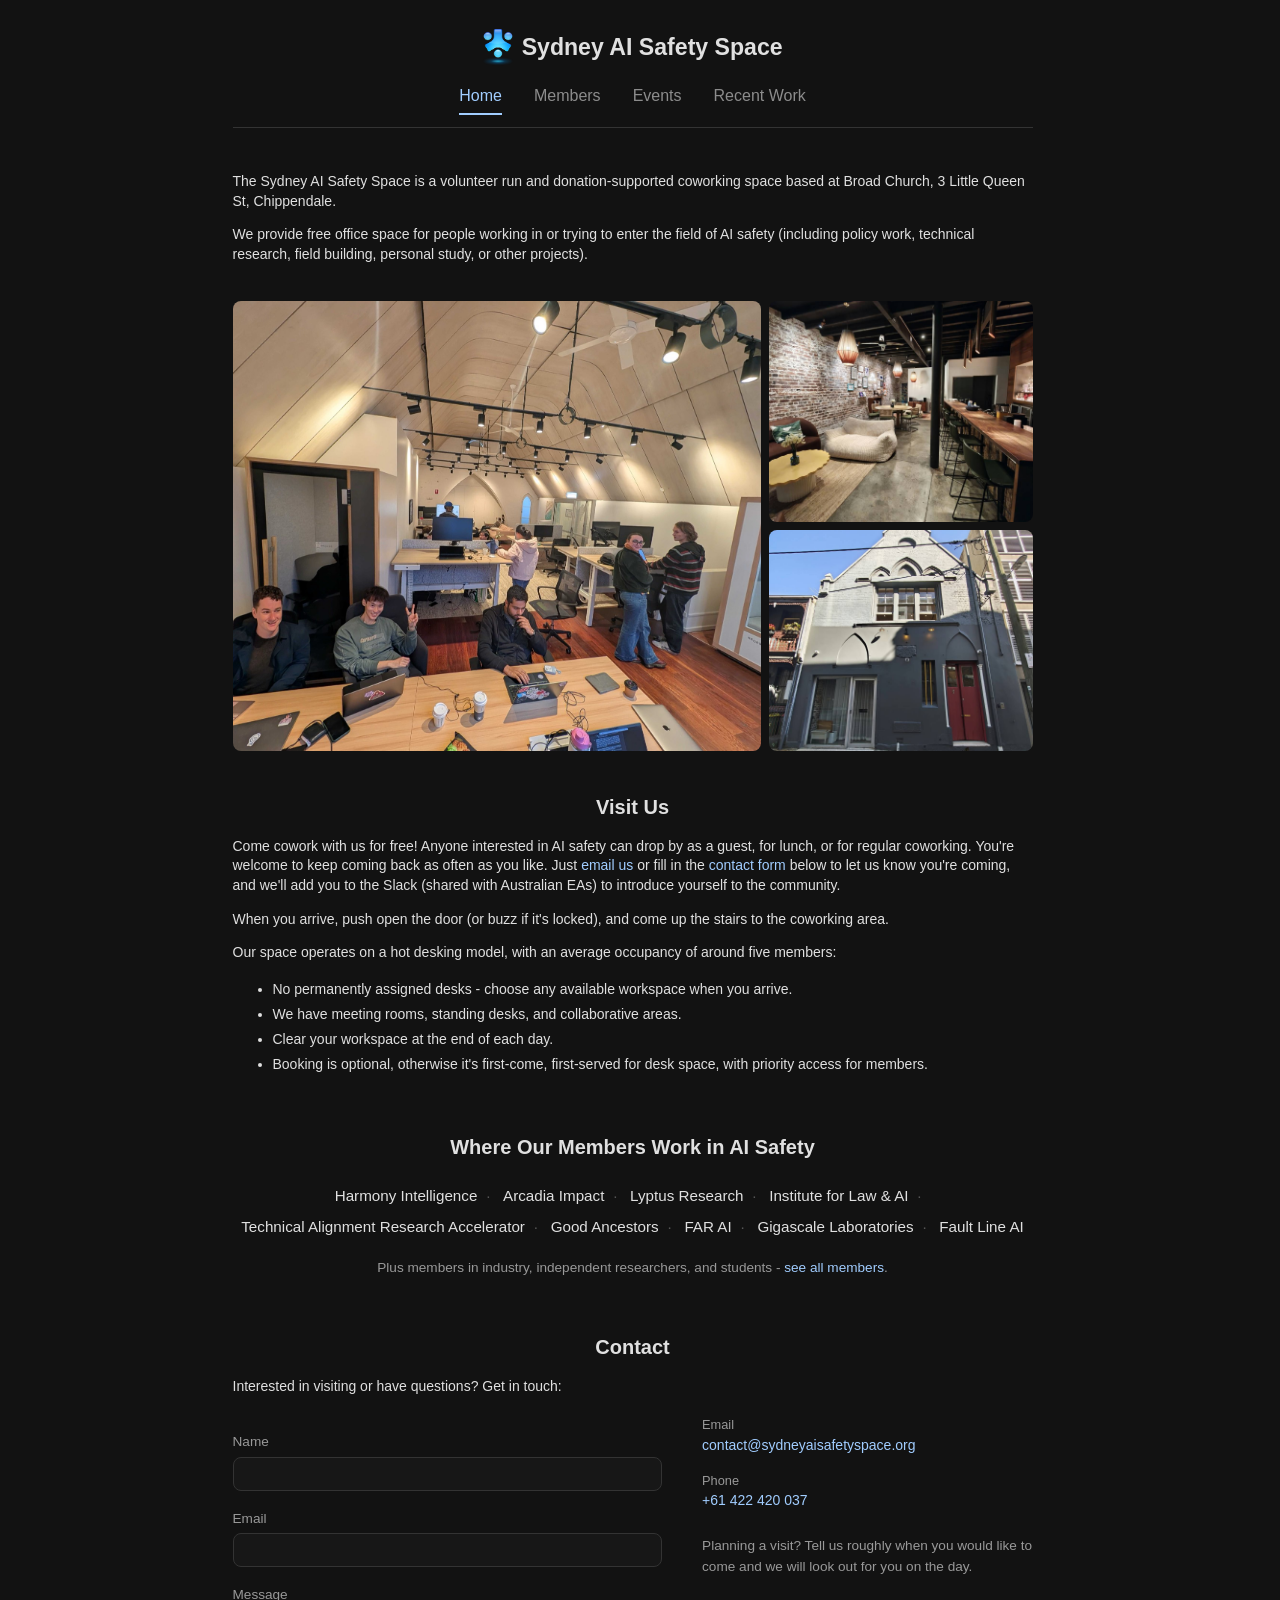
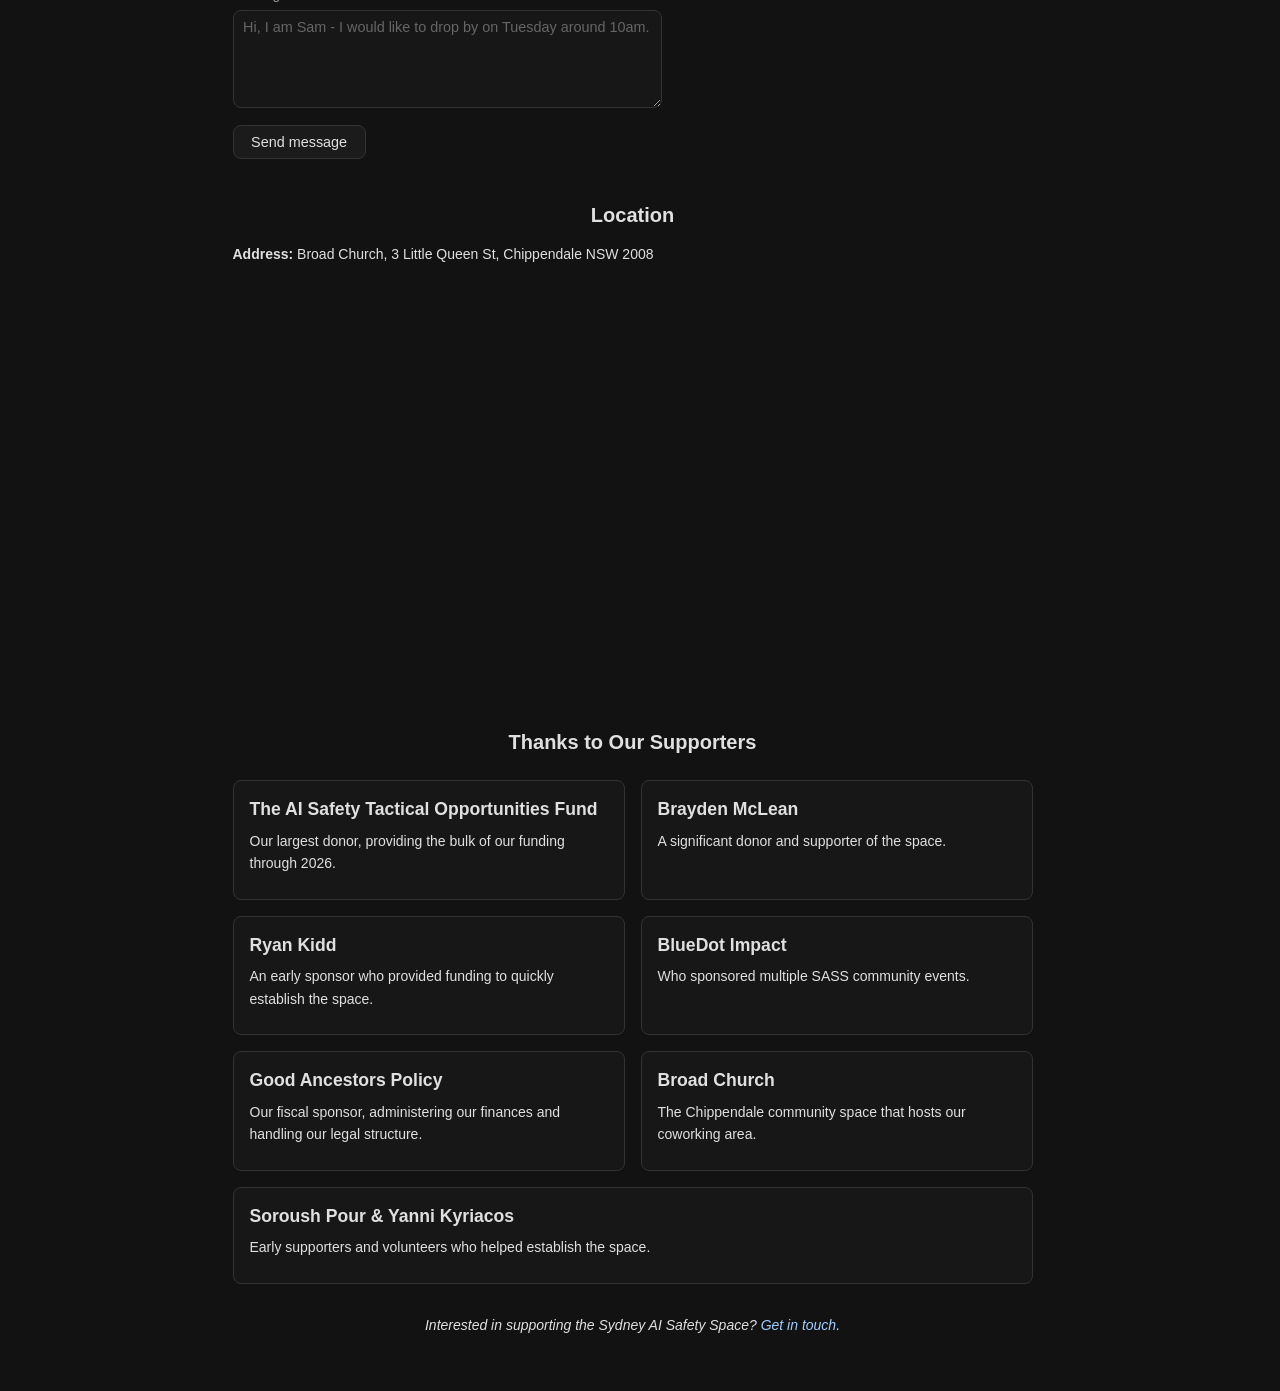
==== commit f2605d85: "Contact form: say what is wrong under each field, and FormSubmit's reason when safe Hunter, 27 Nov, " ====
--- a/index.html
+++ b/index.html
@@ -111,13 +111,16 @@
                  CLAUDE.md. -->
             <form class="contact-form" action="https://formsubmit.co/contact@sydneyaisafetyspace.org" method="POST">
                 <label for="cf-name">Name</label>
-                <input id="cf-name" type="text" name="name" autocomplete="name" required>
+                <input id="cf-name" type="text" name="name" autocomplete="name" required aria-describedby="cf-name-error">
+                <p class="field-error" id="cf-name-error" hidden></p>
 
                 <label for="cf-email">Email</label>
-                <input id="cf-email" type="email" name="email" autocomplete="email" required>
+                <input id="cf-email" type="email" name="email" autocomplete="email" required aria-describedby="cf-email-error">
+                <p class="field-error" id="cf-email-error" hidden></p>
 
                 <label for="cf-message">Message</label>
-                <textarea id="cf-message" name="message" rows="5" placeholder="Hi, I am Sam - I would like to drop by on Tuesday around 10am." required></textarea>
+                <textarea id="cf-message" name="message" rows="5" placeholder="Hi, I am Sam - I would like to drop by on Tuesday around 10am." required aria-describedby="cf-message-error"></textarea>
+                <p class="field-error" id="cf-message-error" hidden></p>
 
                 <input type="hidden" name="_subject" value="Sydney AI Safety Space - website enquiry">
                 <input type="hidden" name="_template" value="table">
@@ -135,6 +138,49 @@
             (function () {
                 var form = document.querySelector('.contact-form');
                 if (!form || !window.fetch) return;
+                // Check the fields here rather than leave it to the browser,
+                // whose message is a bubble that vanishes after a moment (or
+                // sits behind a phone's keyboard): the page itself said
+                // nothing. Without JavaScript the browser still checks them.
+                form.noValidate = true;
+                var checks = [
+                    { field: form.querySelector('#cf-name'), say: 'Enter your name' },
+                    // FormSubmit forwards any email at all, even "a@b", so
+                    // also ask for a dot in the domain: a reply needs one.
+                    { field: form.querySelector('#cf-email'), say: 'Enter a valid email',
+                      ok: function (value) { return /@[^@]+\.[^@.]+$/.test(value); } },
+                    { field: form.querySelector('#cf-message'), say: 'Enter a message' }
+                ];
+                // Show or clear the message under a field (the field's
+                // aria-describedby, so screen readers read it with the field).
+                function check(c) {
+                    var value = c.field.value.trim();
+                    var good = value !== '' && c.field.validity.valid && (!c.ok || c.ok(value));
+                    var error = document.getElementById(c.field.getAttribute('aria-describedby'));
+                    error.textContent = good ? '' : c.say;
+                    error.hidden = good;
+                    if (good) c.field.removeAttribute('aria-invalid');
+                    else c.field.setAttribute('aria-invalid', 'true');
+                    return good;
+                }
+                checks.forEach(function (c) {
+                    // Once a field has been flagged, clear it as soon as it is fixed.
+                    c.field.addEventListener('input', function () {
+                        if (c.field.hasAttribute('aria-invalid')) check(c);
+                    });
+                });
+                // FormSubmit's reason for turning a message away, when it is
+                // safe to show: its text is untrusted, so only one short
+                // plain sentence (letters, spaces, , ' ! ? -) passes. Anything
+                // with markup, a link, an address, a number or a second
+                // sentence gets the general message instead, which also covers
+                // its two known rejections (form not activated, no Referer):
+                // neither is the visitor's to fix.
+                function plainReason(text) {
+                    if (typeof text !== 'string') return '';
+                    text = text.trim().replace(/\.$/, '');
+                    return text.length <= 80 && /^[A-Za-z][A-Za-z ,'!?-]*$/.test(text) ? text : '';
+                }
                 var status = form.querySelector('.form-status');
                 var button = form.querySelector('button[type="submit"]');
                 var honeypot = form.querySelector('[name="_honey"]');
@@ -152,10 +198,18 @@
                     // whoever looks into a "the form is broken" report.
                     if (err) console.error('Contact form:', err);
                     status.className = 'form-status form-status-error';
-                    status.innerHTML = 'Sorry, your message could not be sent. Please <a href="mailto:contact@sydneyaisafetyspace.org">email us</a> directly instead.';
+                    status.innerHTML = 'Sorry, your message could not be sent<span></span>. Please <a href="mailto:contact@sydneyaisafetyspace.org">email us</a> directly instead.';
+                    // textContent, never innerHTML: the reason is FormSubmit's text.
+                    if (err && err.reason) status.querySelector('span').textContent = ' (' + err.reason + ')';
                 }
                 form.addEventListener('submit', function (e) {
                     e.preventDefault();
+                    var bad = checks.filter(function (c) { return !check(c); });
+                    if (bad.length) {
+                        status.hidden = true;
+                        bad[0].field.focus();
+                        return;
+                    }
                     status.hidden = false;
                     // Only bots should fill the hidden field, and FormSubmit
                     // ignores it on the /ajax/ endpoint, so stop those here.
@@ -178,7 +232,11 @@
                         // body. An outage page is not JSON, so json() rejects.
                         return res.json().then(function (data) {
                             if (!res.ok || !data || String(data.success) !== 'true') {
-                                throw new Error('FormSubmit rejected the submission');
+                                var err = new Error('FormSubmit rejected the submission: ' + (data && data.message));
+                                // A reason only from an outright refusal, so an
+                                // error status can't come with "submitted successfully".
+                                err.reason = res.ok && data && String(data.success) === 'false' ? plainReason(data.message) : '';
+                                throw err;
                             }
                             thanks();
                         });
@@ -270,16 +328,9 @@
                     <p>Early supporters and volunteers who helped establish the space.</p>
                 </div>
             </div>
-            <div id="donate" class="donate">
-                <p class="donate-lead">
-                    Interested in supporting the Sydney AI Safety Space? <a href="mailto:contact@sydneyaisafetyspace.org">Get in touch</a>, or donate below!
-                </p>
-                <!-- Stripe payment links: one-off (amount editable) and monthly. -->
-                <p class="donate-links">
-                    <a class="donate-button" href="https://donate.stripe.com/bJeeVcbcw6L6cho3pO0x200" target="_blank" rel="noopener noreferrer">Donate</a>
-                    <a class="donate-button" href="https://donate.stripe.com/14A6oG5Sc9Xi1CK3pO0x202" target="_blank" rel="noopener noreferrer">Donate monthly</a>
-                </p>
-            </div>
+            <p style="text-align: center; margin-top: 2rem; font-style: italic;">
+                Interested in supporting the Sydney AI Safety Space? <a href="mailto:contact@sydneyaisafetyspace.org">Get in touch</a>.
+            </p>
         </div>
     </section>
 
--- a/static/css/style.css
+++ b/static/css/style.css
@@ -155,13 +155,21 @@
     border-color: var(--link-color);
 }
 
-/* The site's one button style: the contact form's Send and the Donate links */
-.contact-form button,
-.donate-button {
+/* A field the visitor needs to fix, with what to fix right under it */
+.contact-form input[aria-invalid="true"],
+.contact-form textarea[aria-invalid="true"] {
+    border-color: #ff9d9d;
+}
+
+.field-error {
+    margin: -0.75rem 0 0.75rem;
+    font-size: 0.85rem;
+}
+
+.contact-form button {
     align-self: flex-start;
     font-family: inherit;
     font-size: 0.9rem;
-    line-height: normal;
     color: var(--text-color);
     background-color: rgba(255, 255, 255, 0.04);
     border: 1px solid var(--border-color);
@@ -170,34 +178,9 @@
     cursor: pointer;
 }
 
-.contact-form button:hover,
-.contact-form button:focus-visible,
-.donate-button:hover,
-.donate-button:focus-visible {
+.contact-form button:hover {
     border-color: var(--link-color);
     color: var(--link-color);
-    text-decoration: none;
-}
-
-/* The supporters section's closing line and the Donate buttons read as
-   one block: the line sits as close to the buttons as they sit to each
-   other. */
-.donate {
-    margin-top: 2rem;
-    text-align: center;
-}
-
-.donate-lead {
-    font-style: italic;
-    margin: 0 0 0.75rem;
-}
-
-.donate-links {
-    display: flex;
-    flex-wrap: wrap;
-    justify-content: center;
-    gap: 0.75rem;
-    margin-top: 0;
 }
 
 .form-status {
@@ -210,7 +193,8 @@
     color: var(--link-color);
 }
 
-.form-status-error {
+.form-status-error,
+.field-error {
     color: #ff9d9d;
 }
 
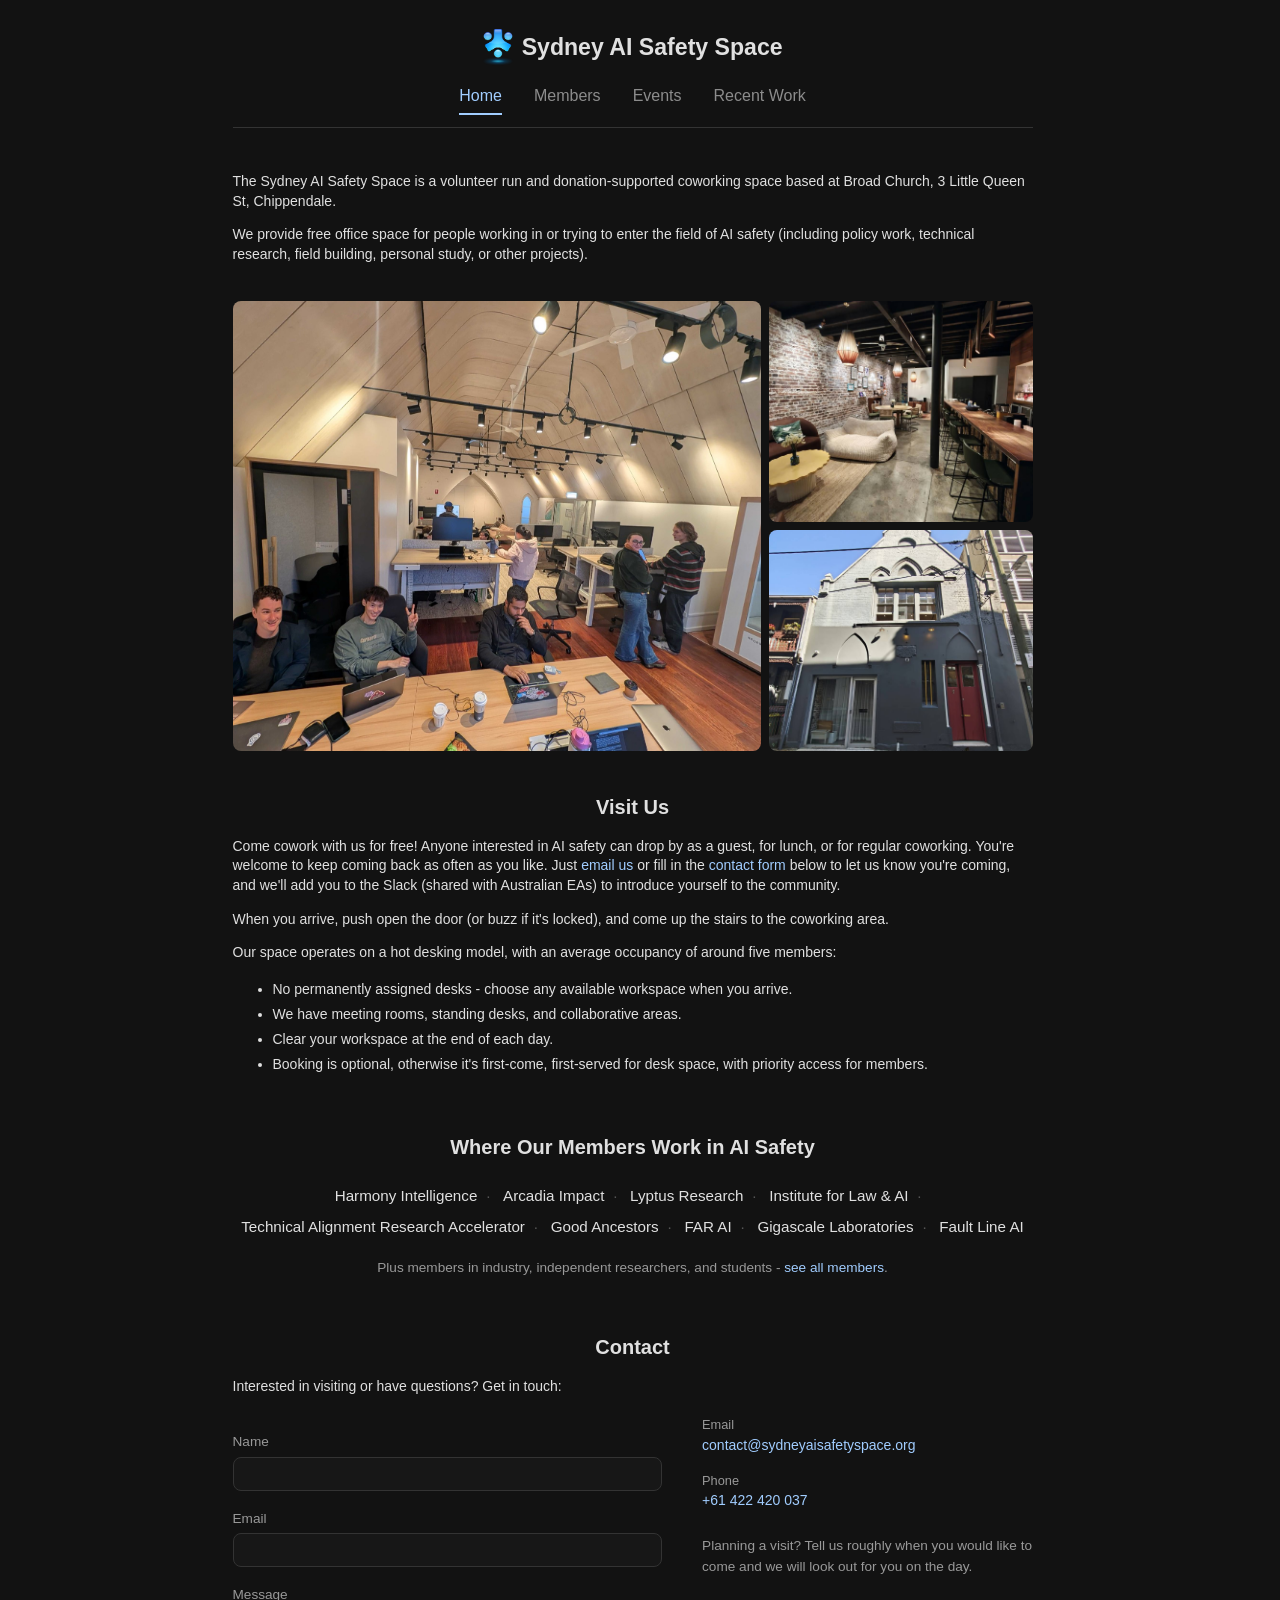
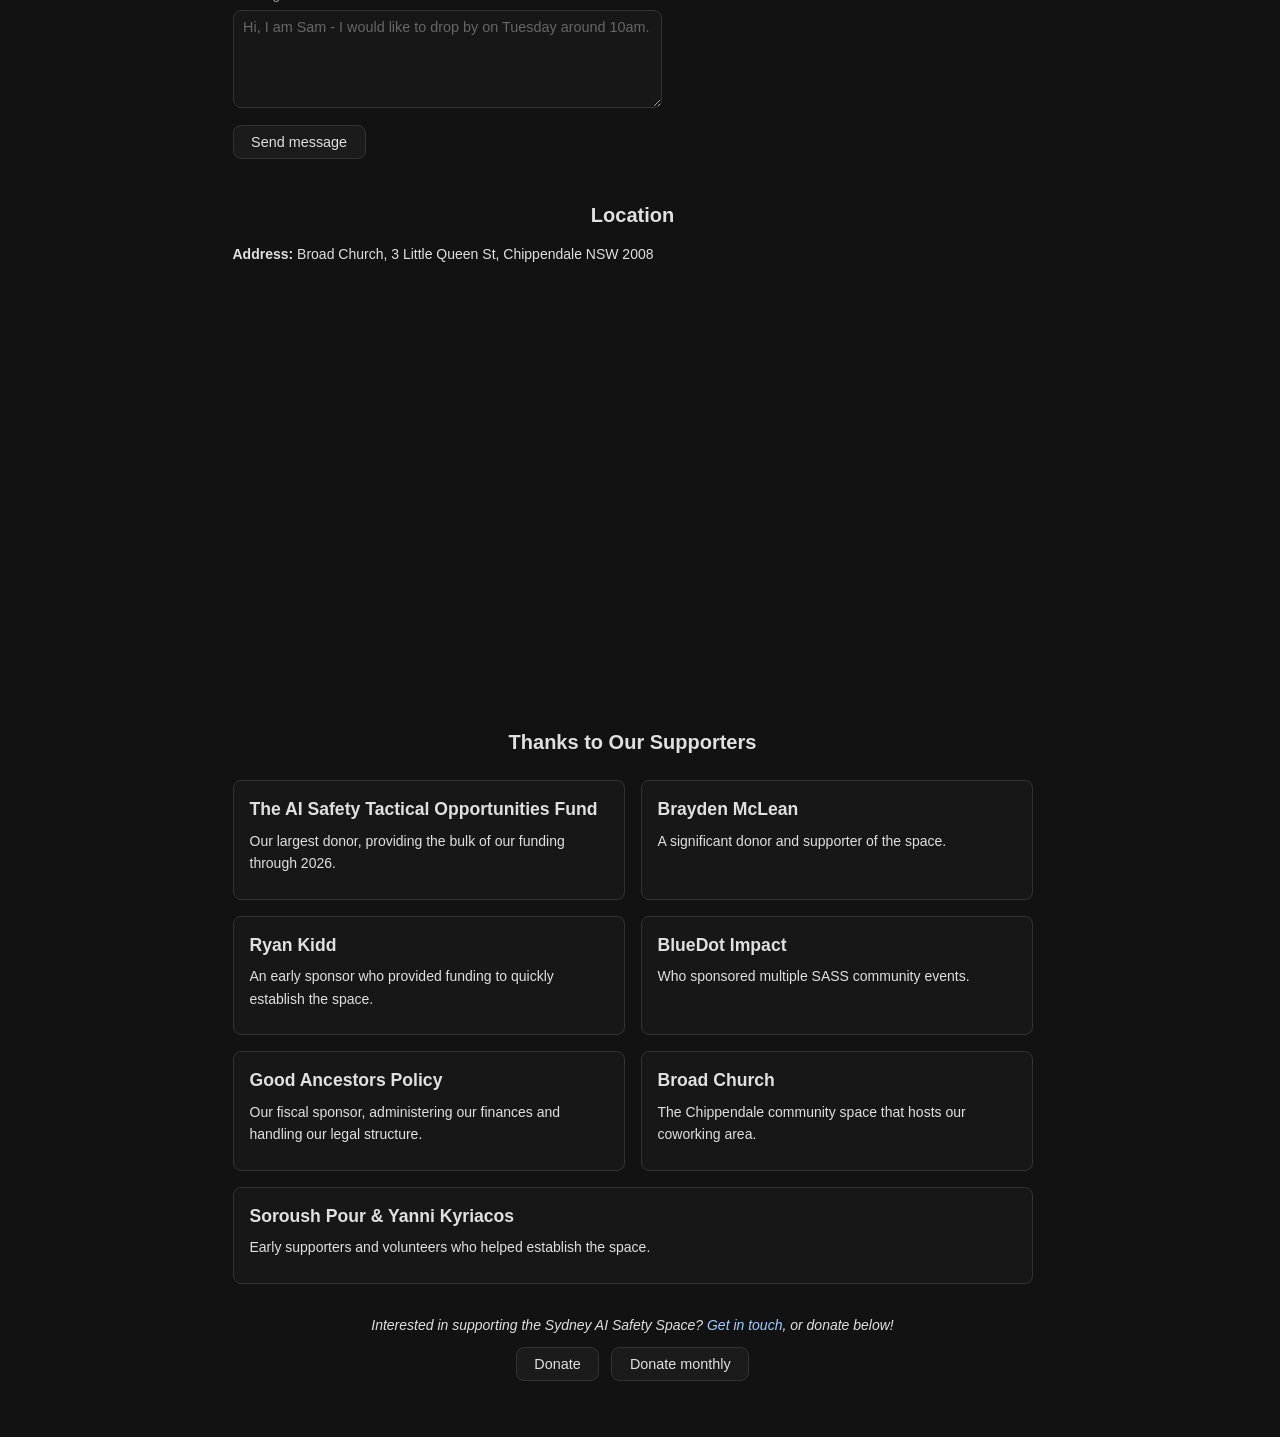
==== commit bc88145b: "Merge pull request #24 from Sydney-AI-Safety-Space/1127_claude_donate Add Donate and Donate monthly " ====
--- a/index.html
+++ b/index.html
@@ -111,16 +111,13 @@
                  CLAUDE.md. -->
             <form class="contact-form" action="https://formsubmit.co/contact@sydneyaisafetyspace.org" method="POST">
                 <label for="cf-name">Name</label>
-                <input id="cf-name" type="text" name="name" autocomplete="name" required aria-describedby="cf-name-error">
-                <p class="field-error" id="cf-name-error" hidden></p>
+                <input id="cf-name" type="text" name="name" autocomplete="name" required>
 
                 <label for="cf-email">Email</label>
-                <input id="cf-email" type="email" name="email" autocomplete="email" required aria-describedby="cf-email-error">
-                <p class="field-error" id="cf-email-error" hidden></p>
+                <input id="cf-email" type="email" name="email" autocomplete="email" required>
 
                 <label for="cf-message">Message</label>
-                <textarea id="cf-message" name="message" rows="5" placeholder="Hi, I am Sam - I would like to drop by on Tuesday around 10am." required aria-describedby="cf-message-error"></textarea>
-                <p class="field-error" id="cf-message-error" hidden></p>
+                <textarea id="cf-message" name="message" rows="5" placeholder="Hi, I am Sam - I would like to drop by on Tuesday around 10am." required></textarea>
 
                 <input type="hidden" name="_subject" value="Sydney AI Safety Space - website enquiry">
                 <input type="hidden" name="_template" value="table">
@@ -138,49 +135,6 @@
             (function () {
                 var form = document.querySelector('.contact-form');
                 if (!form || !window.fetch) return;
-                // Check the fields here rather than leave it to the browser,
-                // whose message is a bubble that vanishes after a moment (or
-                // sits behind a phone's keyboard): the page itself said
-                // nothing. Without JavaScript the browser still checks them.
-                form.noValidate = true;
-                var checks = [
-                    { field: form.querySelector('#cf-name'), say: 'Enter your name' },
-                    // FormSubmit forwards any email at all, even "a@b", so
-                    // also ask for a dot in the domain: a reply needs one.
-                    { field: form.querySelector('#cf-email'), say: 'Enter a valid email',
-                      ok: function (value) { return /@[^@]+\.[^@.]+$/.test(value); } },
-                    { field: form.querySelector('#cf-message'), say: 'Enter a message' }
-                ];
-                // Show or clear the message under a field (the field's
-                // aria-describedby, so screen readers read it with the field).
-                function check(c) {
-                    var value = c.field.value.trim();
-                    var good = value !== '' && c.field.validity.valid && (!c.ok || c.ok(value));
-                    var error = document.getElementById(c.field.getAttribute('aria-describedby'));
-                    error.textContent = good ? '' : c.say;
-                    error.hidden = good;
-                    if (good) c.field.removeAttribute('aria-invalid');
-                    else c.field.setAttribute('aria-invalid', 'true');
-                    return good;
-                }
-                checks.forEach(function (c) {
-                    // Once a field has been flagged, clear it as soon as it is fixed.
-                    c.field.addEventListener('input', function () {
-                        if (c.field.hasAttribute('aria-invalid')) check(c);
-                    });
-                });
-                // FormSubmit's reason for turning a message away, when it is
-                // safe to show: its text is untrusted, so only one short
-                // plain sentence (letters, spaces, , ' ! ? -) passes. Anything
-                // with markup, a link, an address, a number or a second
-                // sentence gets the general message instead, which also covers
-                // its two known rejections (form not activated, no Referer):
-                // neither is the visitor's to fix.
-                function plainReason(text) {
-                    if (typeof text !== 'string') return '';
-                    text = text.trim().replace(/\.$/, '');
-                    return text.length <= 80 && /^[A-Za-z][A-Za-z ,'!?-]*$/.test(text) ? text : '';
-                }
                 var status = form.querySelector('.form-status');
                 var button = form.querySelector('button[type="submit"]');
                 var honeypot = form.querySelector('[name="_honey"]');
@@ -198,18 +152,10 @@
                     // whoever looks into a "the form is broken" report.
                     if (err) console.error('Contact form:', err);
                     status.className = 'form-status form-status-error';
-                    status.innerHTML = 'Sorry, your message could not be sent<span></span>. Please <a href="mailto:contact@sydneyaisafetyspace.org">email us</a> directly instead.';
-                    // textContent, never innerHTML: the reason is FormSubmit's text.
-                    if (err && err.reason) status.querySelector('span').textContent = ' (' + err.reason + ')';
+                    status.innerHTML = 'Sorry, your message could not be sent. Please <a href="mailto:contact@sydneyaisafetyspace.org">email us</a> directly instead.';
                 }
                 form.addEventListener('submit', function (e) {
                     e.preventDefault();
-                    var bad = checks.filter(function (c) { return !check(c); });
-                    if (bad.length) {
-                        status.hidden = true;
-                        bad[0].field.focus();
-                        return;
-                    }
                     status.hidden = false;
                     // Only bots should fill the hidden field, and FormSubmit
                     // ignores it on the /ajax/ endpoint, so stop those here.
@@ -232,11 +178,7 @@
                         // body. An outage page is not JSON, so json() rejects.
                         return res.json().then(function (data) {
                             if (!res.ok || !data || String(data.success) !== 'true') {
-                                var err = new Error('FormSubmit rejected the submission: ' + (data && data.message));
-                                // A reason only from an outright refusal, so an
-                                // error status can't come with "submitted successfully".
-                                err.reason = res.ok && data && String(data.success) === 'false' ? plainReason(data.message) : '';
-                                throw err;
+                                throw new Error('FormSubmit rejected the submission');
                             }
                             thanks();
                         });
@@ -328,9 +270,16 @@
                     <p>Early supporters and volunteers who helped establish the space.</p>
                 </div>
             </div>
-            <p style="text-align: center; margin-top: 2rem; font-style: italic;">
-                Interested in supporting the Sydney AI Safety Space? <a href="mailto:contact@sydneyaisafetyspace.org">Get in touch</a>.
-            </p>
+            <div id="donate" class="donate">
+                <p class="donate-lead">
+                    Interested in supporting the Sydney AI Safety Space? <a href="mailto:contact@sydneyaisafetyspace.org">Get in touch</a>, or donate below!
+                </p>
+                <!-- Stripe payment links: one-off (amount editable) and monthly. -->
+                <p class="donate-links">
+                    <a class="donate-button" href="https://donate.stripe.com/bJeeVcbcw6L6cho3pO0x200" target="_blank" rel="noopener noreferrer">Donate</a>
+                    <a class="donate-button" href="https://donate.stripe.com/14A6oG5Sc9Xi1CK3pO0x202" target="_blank" rel="noopener noreferrer">Donate monthly</a>
+                </p>
+            </div>
         </div>
     </section>
 
--- a/static/css/style.css
+++ b/static/css/style.css
@@ -155,21 +155,13 @@
     border-color: var(--link-color);
 }
 
-/* A field the visitor needs to fix, with what to fix right under it */
-.contact-form input[aria-invalid="true"],
-.contact-form textarea[aria-invalid="true"] {
-    border-color: #ff9d9d;
-}
-
-.field-error {
-    margin: -0.75rem 0 0.75rem;
-    font-size: 0.85rem;
-}
-
-.contact-form button {
+/* The site's one button style: the contact form's Send and the Donate links */
+.contact-form button,
+.donate-button {
     align-self: flex-start;
     font-family: inherit;
     font-size: 0.9rem;
+    line-height: normal;
     color: var(--text-color);
     background-color: rgba(255, 255, 255, 0.04);
     border: 1px solid var(--border-color);
@@ -178,9 +170,34 @@
     cursor: pointer;
 }
 
-.contact-form button:hover {
+.contact-form button:hover,
+.contact-form button:focus-visible,
+.donate-button:hover,
+.donate-button:focus-visible {
     border-color: var(--link-color);
     color: var(--link-color);
+    text-decoration: none;
+}
+
+/* The supporters section's closing line and the Donate buttons read as
+   one block: the line sits as close to the buttons as they sit to each
+   other. */
+.donate {
+    margin-top: 2rem;
+    text-align: center;
+}
+
+.donate-lead {
+    font-style: italic;
+    margin: 0 0 0.75rem;
+}
+
+.donate-links {
+    display: flex;
+    flex-wrap: wrap;
+    justify-content: center;
+    gap: 0.75rem;
+    margin-top: 0;
 }
 
 .form-status {
@@ -193,8 +210,7 @@
     color: var(--link-color);
 }
 
-.form-status-error,
-.field-error {
+.form-status-error {
     color: #ff9d9d;
 }
 
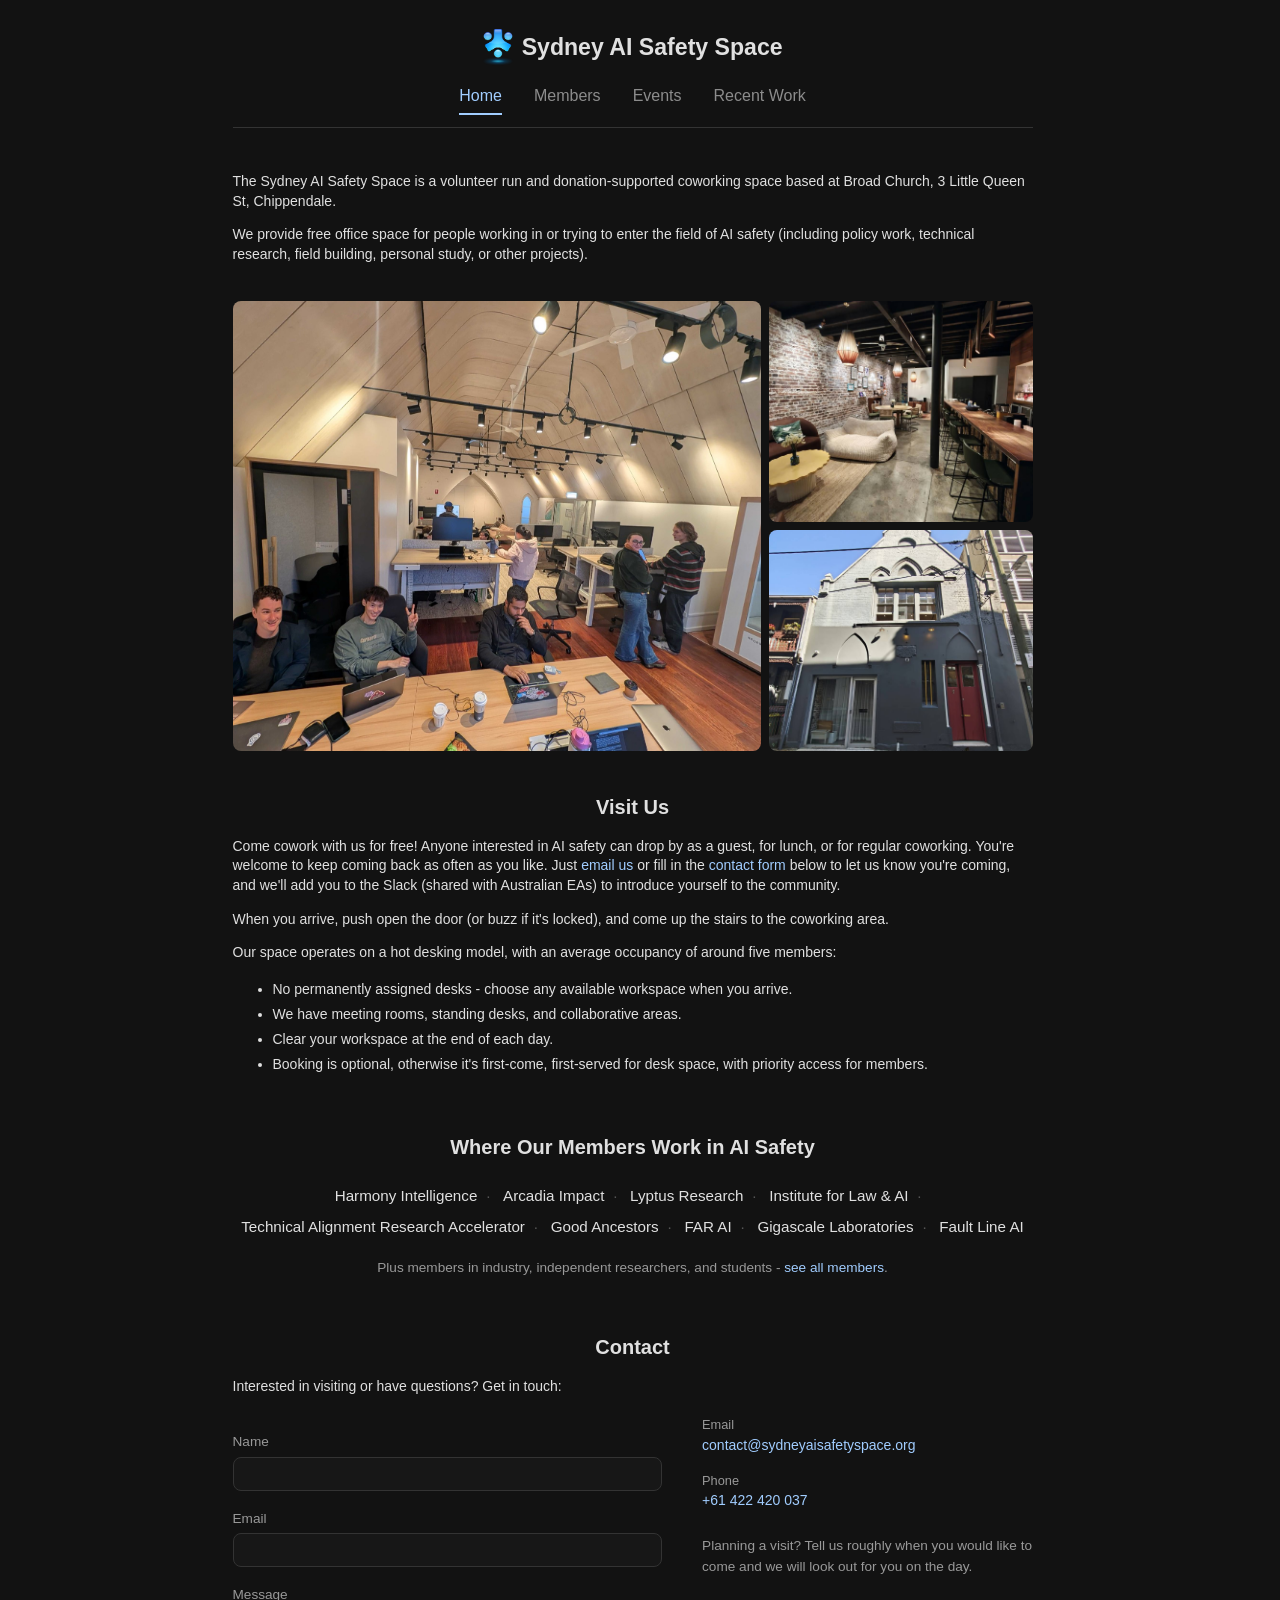
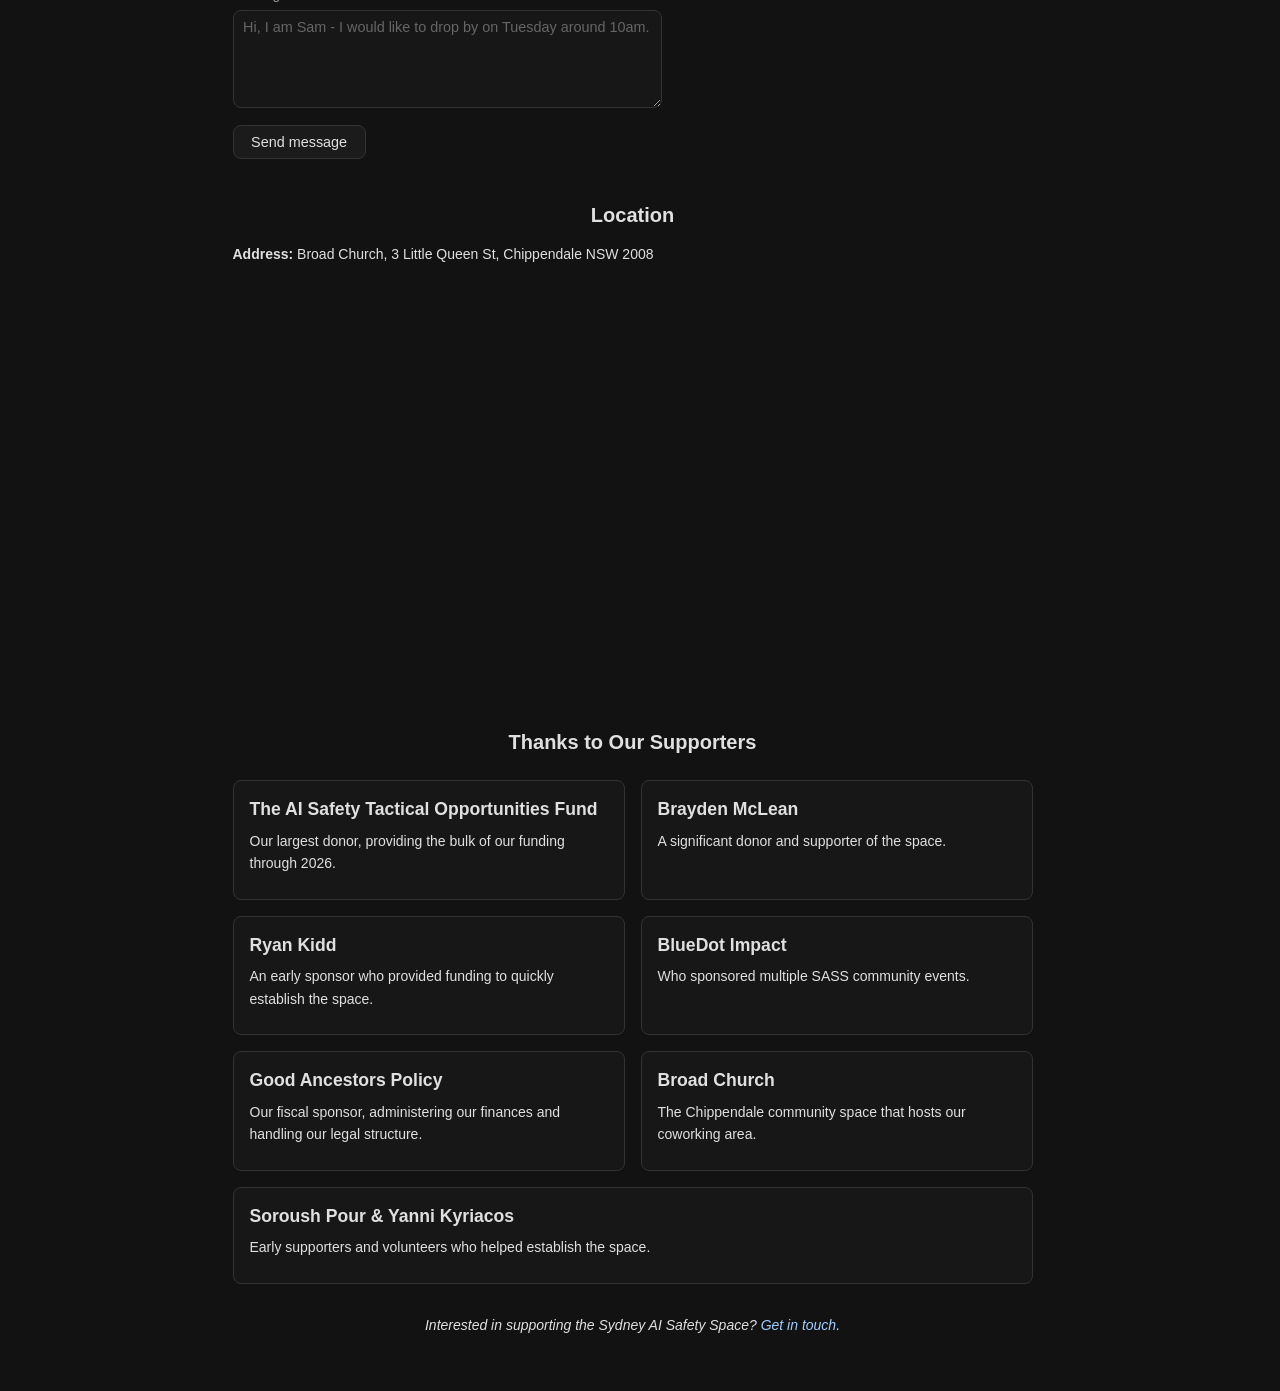
==== commit 5d2ab630: "Contact form: messages are written only on Send; test makes no real requests From the Opus review of" ====
--- a/index.html
+++ b/index.html
@@ -111,13 +111,16 @@
                  CLAUDE.md. -->
             <form class="contact-form" action="https://formsubmit.co/contact@sydneyaisafetyspace.org" method="POST">
                 <label for="cf-name">Name</label>
-                <input id="cf-name" type="text" name="name" autocomplete="name" required>
+                <input id="cf-name" type="text" name="name" autocomplete="name" required aria-describedby="cf-name-error">
+                <p class="field-error" id="cf-name-error" role="alert" hidden></p>
 
                 <label for="cf-email">Email</label>
-                <input id="cf-email" type="email" name="email" autocomplete="email" required>
+                <input id="cf-email" type="email" name="email" autocomplete="email" required aria-describedby="cf-email-error">
+                <p class="field-error" id="cf-email-error" role="alert" hidden></p>
 
                 <label for="cf-message">Message</label>
-                <textarea id="cf-message" name="message" rows="5" placeholder="Hi, I am Sam - I would like to drop by on Tuesday around 10am." required></textarea>
+                <textarea id="cf-message" name="message" rows="5" placeholder="Hi, I am Sam - I would like to drop by on Tuesday around 10am." required aria-describedby="cf-message-error"></textarea>
+                <p class="field-error" id="cf-message-error" role="alert" hidden></p>
 
                 <input type="hidden" name="_subject" value="Sydney AI Safety Space - website enquiry">
                 <input type="hidden" name="_template" value="table">
@@ -135,6 +138,47 @@
             (function () {
                 var form = document.querySelector('.contact-form');
                 if (!form || !window.fetch) return;
+                // Check the fields here rather than leave it to the browser,
+                // whose message is a bubble that vanishes after a moment (or
+                // sits behind a phone's keyboard): the page itself said
+                // nothing. Without JavaScript the browser still checks them.
+                form.noValidate = true;
+                var checks = [
+                    { field: form.querySelector('#cf-name'), say: 'Enter your name' },
+                    // FormSubmit forwards any email at all, even "a@b", so
+                    // also ask for a dot in the domain: a reply needs one.
+                    { field: form.querySelector('#cf-email'), say: 'Enter a valid email',
+                      ok: function (value) { return /@[^@]+\.[^@.]+$/.test(value); } },
+                    { field: form.querySelector('#cf-message'), say: 'Enter a message' }
+                ];
+                function valid(c) {
+                    var value = c.field.value.trim();
+                    return value !== '' && c.field.validity.valid && (!c.ok || c.ok(value));
+                }
+                // Show or clear the message under a field. It is the field's
+                // aria-describedby, read with the field when focus lands, and
+                // a role="alert", read when it appears (for Enter in a field
+                // that already has focus).
+                function check(c) {
+                    var good = valid(c);
+                    var error = document.getElementById(c.field.getAttribute('aria-describedby'));
+                    error.textContent = good ? '' : c.say;
+                    error.hidden = good;
+                    if (good) c.field.removeAttribute('aria-invalid');
+                    else c.field.setAttribute('aria-invalid', 'true');
+                    return good;
+                }
+                checks.forEach(function (c) {
+                    // Messages are written only on Send. Typing only clears one,
+                    // once its field is fixed ("change" too: some autofill fires
+                    // no "input"); rewriting the alert on each key would make
+                    // screen readers say it again and again.
+                    ['input', 'change'].forEach(function (type) {
+                        c.field.addEventListener(type, function () {
+                            if (c.field.hasAttribute('aria-invalid') && valid(c)) check(c);
+                        });
+                    });
+                });
                 var status = form.querySelector('.form-status');
                 var button = form.querySelector('button[type="submit"]');
                 var honeypot = form.querySelector('[name="_honey"]');
@@ -156,6 +200,12 @@
                 }
                 form.addEventListener('submit', function (e) {
                     e.preventDefault();
+                    var bad = checks.filter(function (c) { return !check(c); });
+                    if (bad.length) {
+                        status.hidden = true;
+                        bad[0].field.focus();
+                        return;
+                    }
                     status.hidden = false;
                     // Only bots should fill the hidden field, and FormSubmit
                     // ignores it on the /ajax/ endpoint, so stop those here.
@@ -178,7 +228,11 @@
                         // body. An outage page is not JSON, so json() rejects.
                         return res.json().then(function (data) {
                             if (!res.ok || !data || String(data.success) !== 'true') {
-                                throw new Error('FormSubmit rejected the submission');
+                                // Its reason goes to the console, never the page:
+                                // the text is untrusted, and its known rejections
+                                // (form not activated, no Referer) are not the
+                                // visitor's to fix.
+                                throw new Error('FormSubmit rejected the submission: ' + (data && data.message));
                             }
                             thanks();
                         });
@@ -270,16 +324,9 @@
                     <p>Early supporters and volunteers who helped establish the space.</p>
                 </div>
             </div>
-            <div id="donate" class="donate">
-                <p class="donate-lead">
-                    Interested in supporting the Sydney AI Safety Space? <a href="mailto:contact@sydneyaisafetyspace.org">Get in touch</a>, or donate below!
-                </p>
-                <!-- Stripe payment links: one-off (amount editable) and monthly. -->
-                <p class="donate-links">
-                    <a class="donate-button" href="https://donate.stripe.com/bJeeVcbcw6L6cho3pO0x200" target="_blank" rel="noopener noreferrer">Donate</a>
-                    <a class="donate-button" href="https://donate.stripe.com/14A6oG5Sc9Xi1CK3pO0x202" target="_blank" rel="noopener noreferrer">Donate monthly</a>
-                </p>
-            </div>
+            <p style="text-align: center; margin-top: 2rem; font-style: italic;">
+                Interested in supporting the Sydney AI Safety Space? <a href="mailto:contact@sydneyaisafetyspace.org">Get in touch</a>.
+            </p>
         </div>
     </section>
 
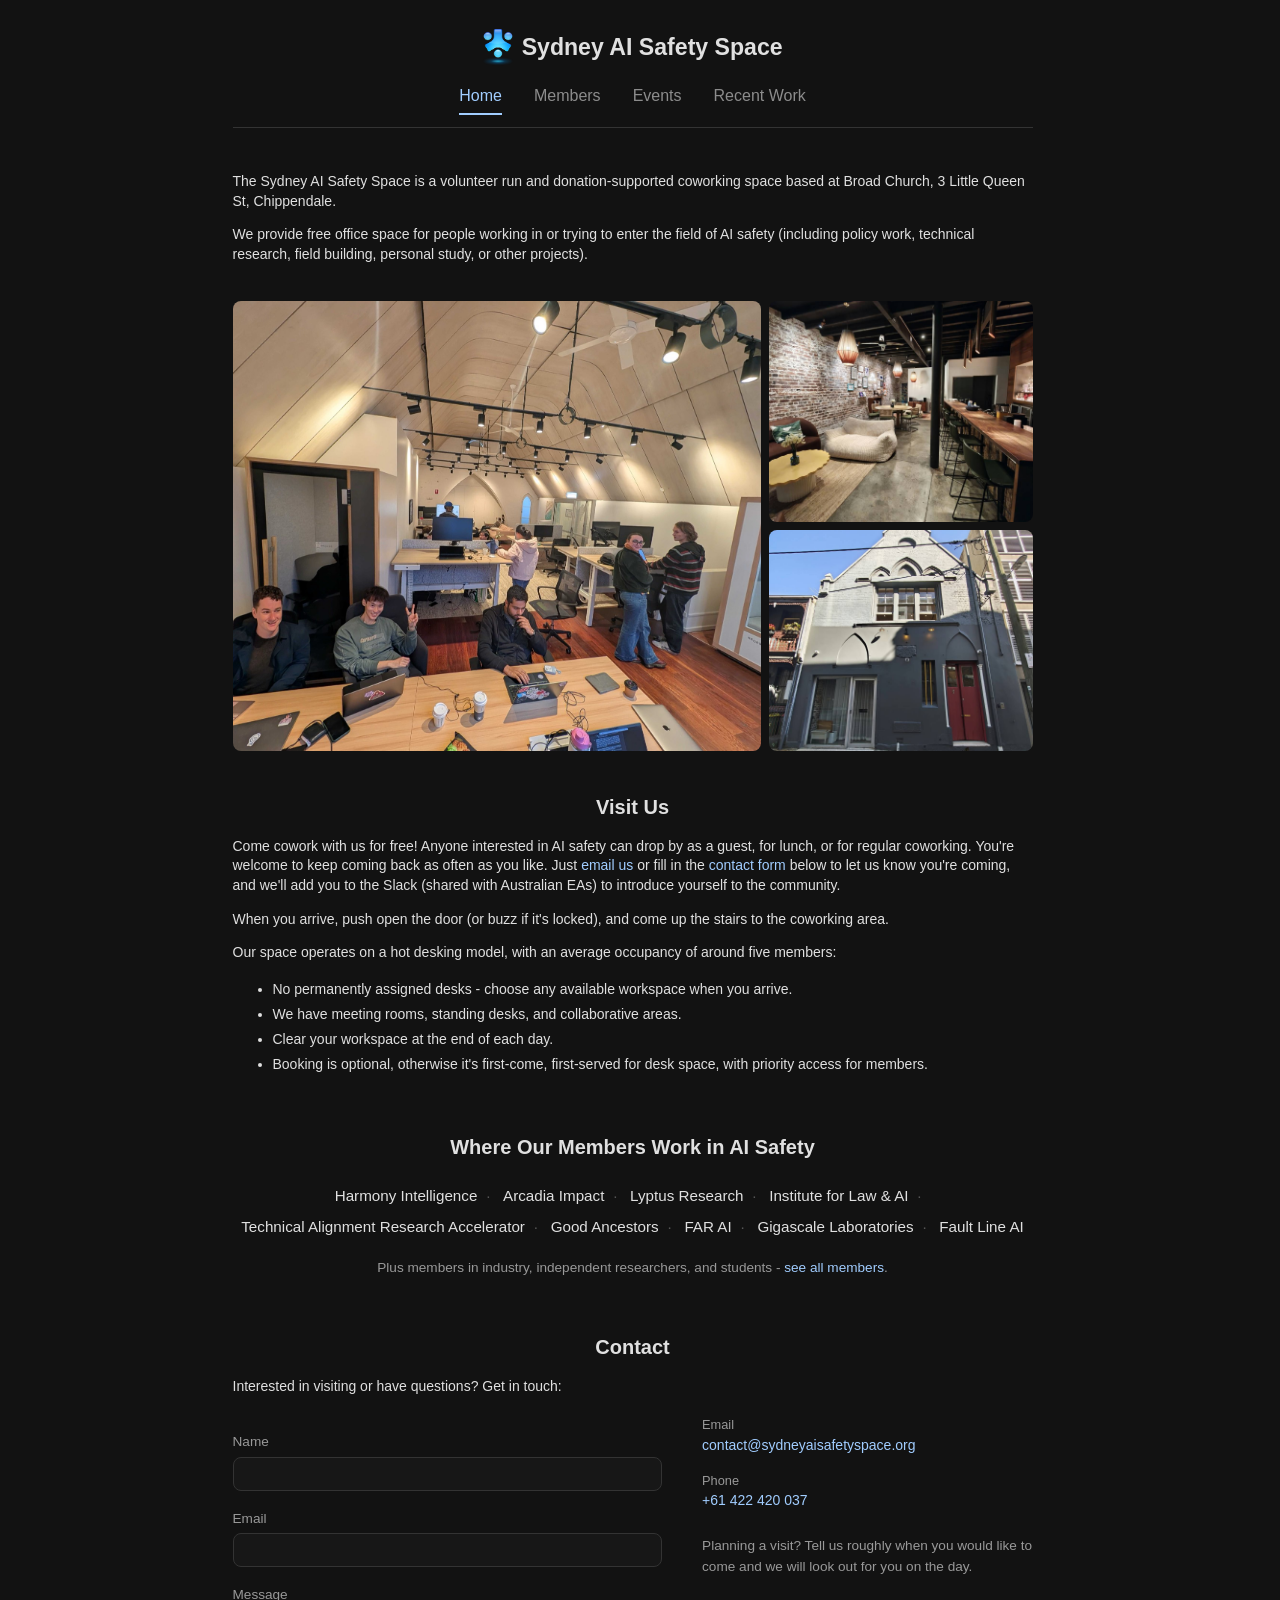
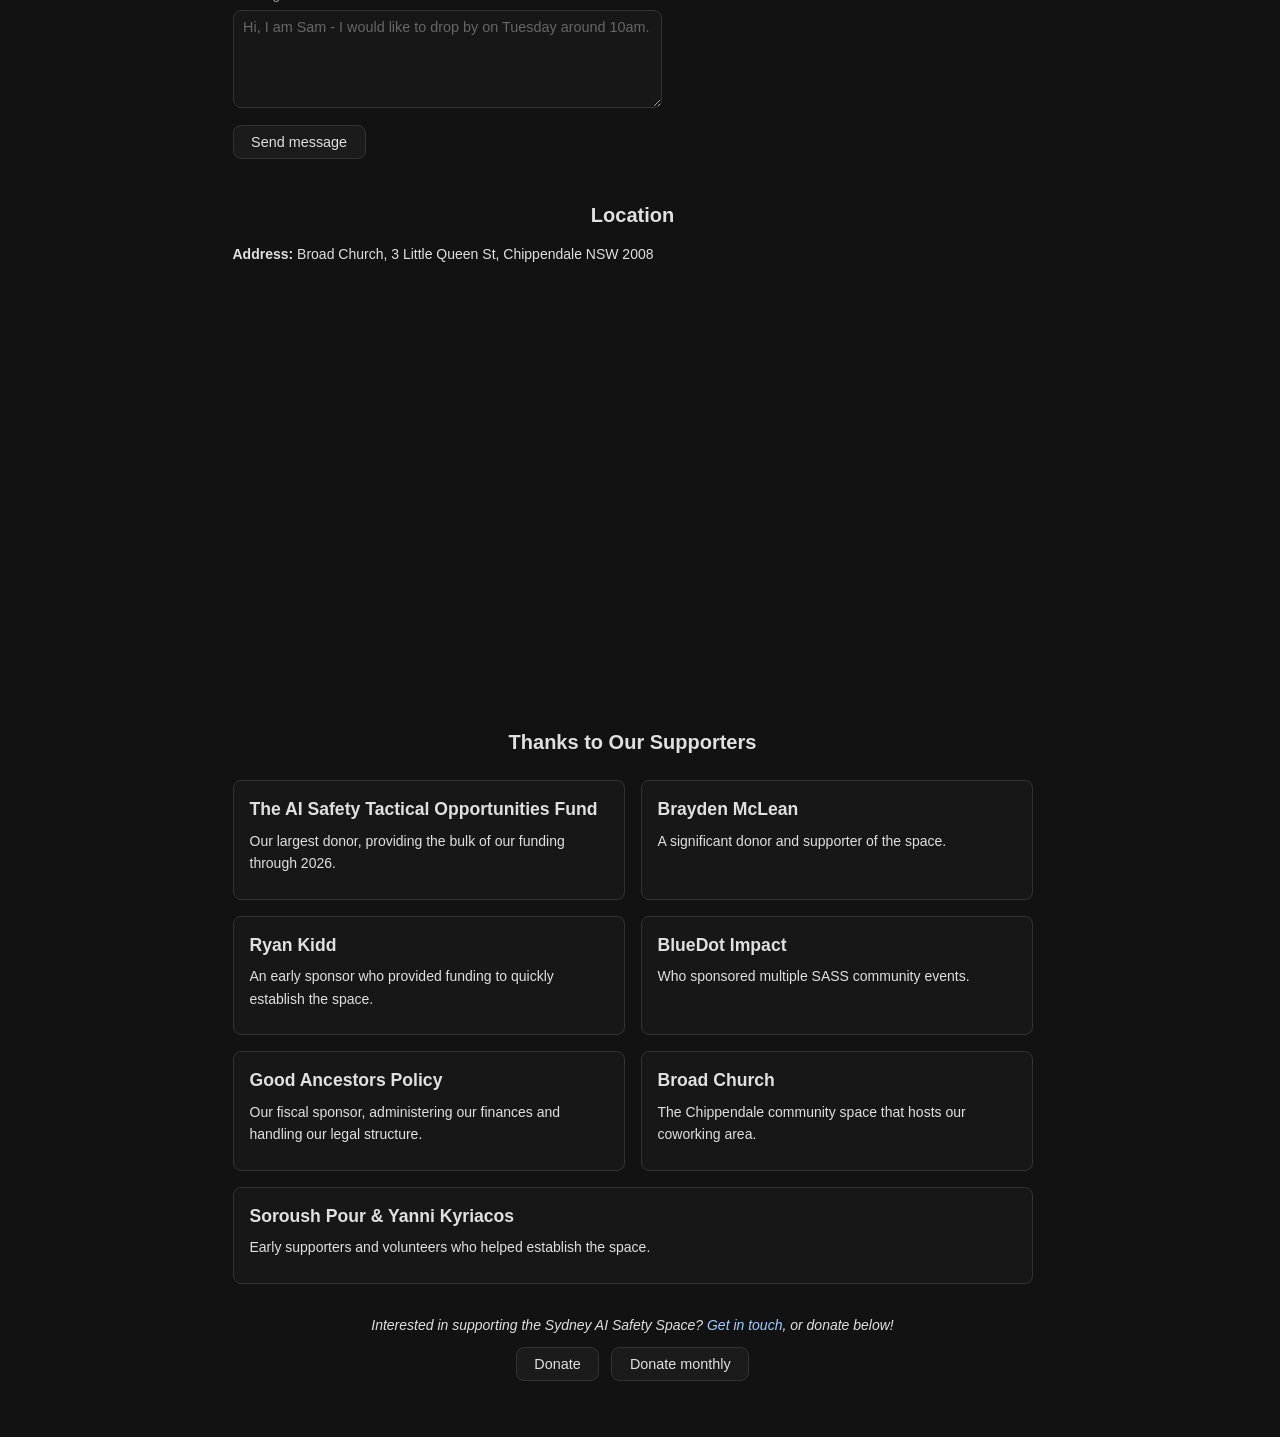
==== commit b3f5ebdf: "Merge remote-tracking branch 'origin/main' into 1127_claude_form_errors # Conflicts: #	static/css/st" ====
--- a/index.html
+++ b/index.html
@@ -324,9 +324,16 @@
                     <p>Early supporters and volunteers who helped establish the space.</p>
                 </div>
             </div>
-            <p style="text-align: center; margin-top: 2rem; font-style: italic;">
-                Interested in supporting the Sydney AI Safety Space? <a href="mailto:contact@sydneyaisafetyspace.org">Get in touch</a>.
-            </p>
+            <div id="donate" class="donate">
+                <p class="donate-lead">
+                    Interested in supporting the Sydney AI Safety Space? <a href="mailto:contact@sydneyaisafetyspace.org">Get in touch</a>, or donate below!
+                </p>
+                <!-- Stripe payment links: one-off (amount editable) and monthly. -->
+                <p class="donate-links">
+                    <a class="donate-button" href="https://donate.stripe.com/bJeeVcbcw6L6cho3pO0x200" target="_blank" rel="noopener noreferrer">Donate</a>
+                    <a class="donate-button" href="https://donate.stripe.com/14A6oG5Sc9Xi1CK3pO0x202" target="_blank" rel="noopener noreferrer">Donate monthly</a>
+                </p>
+            </div>
         </div>
     </section>
 
--- a/static/css/style.css
+++ b/static/css/style.css
@@ -149,10 +149,22 @@
     min-height: 6rem;
 }
 
+/* A field the visitor needs to fix, with what to fix right under it.
+   Before the focus rule, so the field being typed in still shows focus. */
+.contact-form input[aria-invalid="true"],
+.contact-form textarea[aria-invalid="true"] {
+    border-color: #ff9d9d;
+}
+
 .contact-form input:focus,
 .contact-form textarea:focus {
     outline: none;
     border-color: var(--link-color);
+}
+
+.field-error {
+    margin: -0.75rem 0 0.75rem;
+    font-size: 0.85rem;
 }
 
 /* The site's one button style: the contact form's Send and the Donate links */
@@ -210,7 +222,8 @@
     color: var(--link-color);
 }
 
-.form-status-error {
+.form-status-error,
+.field-error {
     color: #ff9d9d;
 }
 
